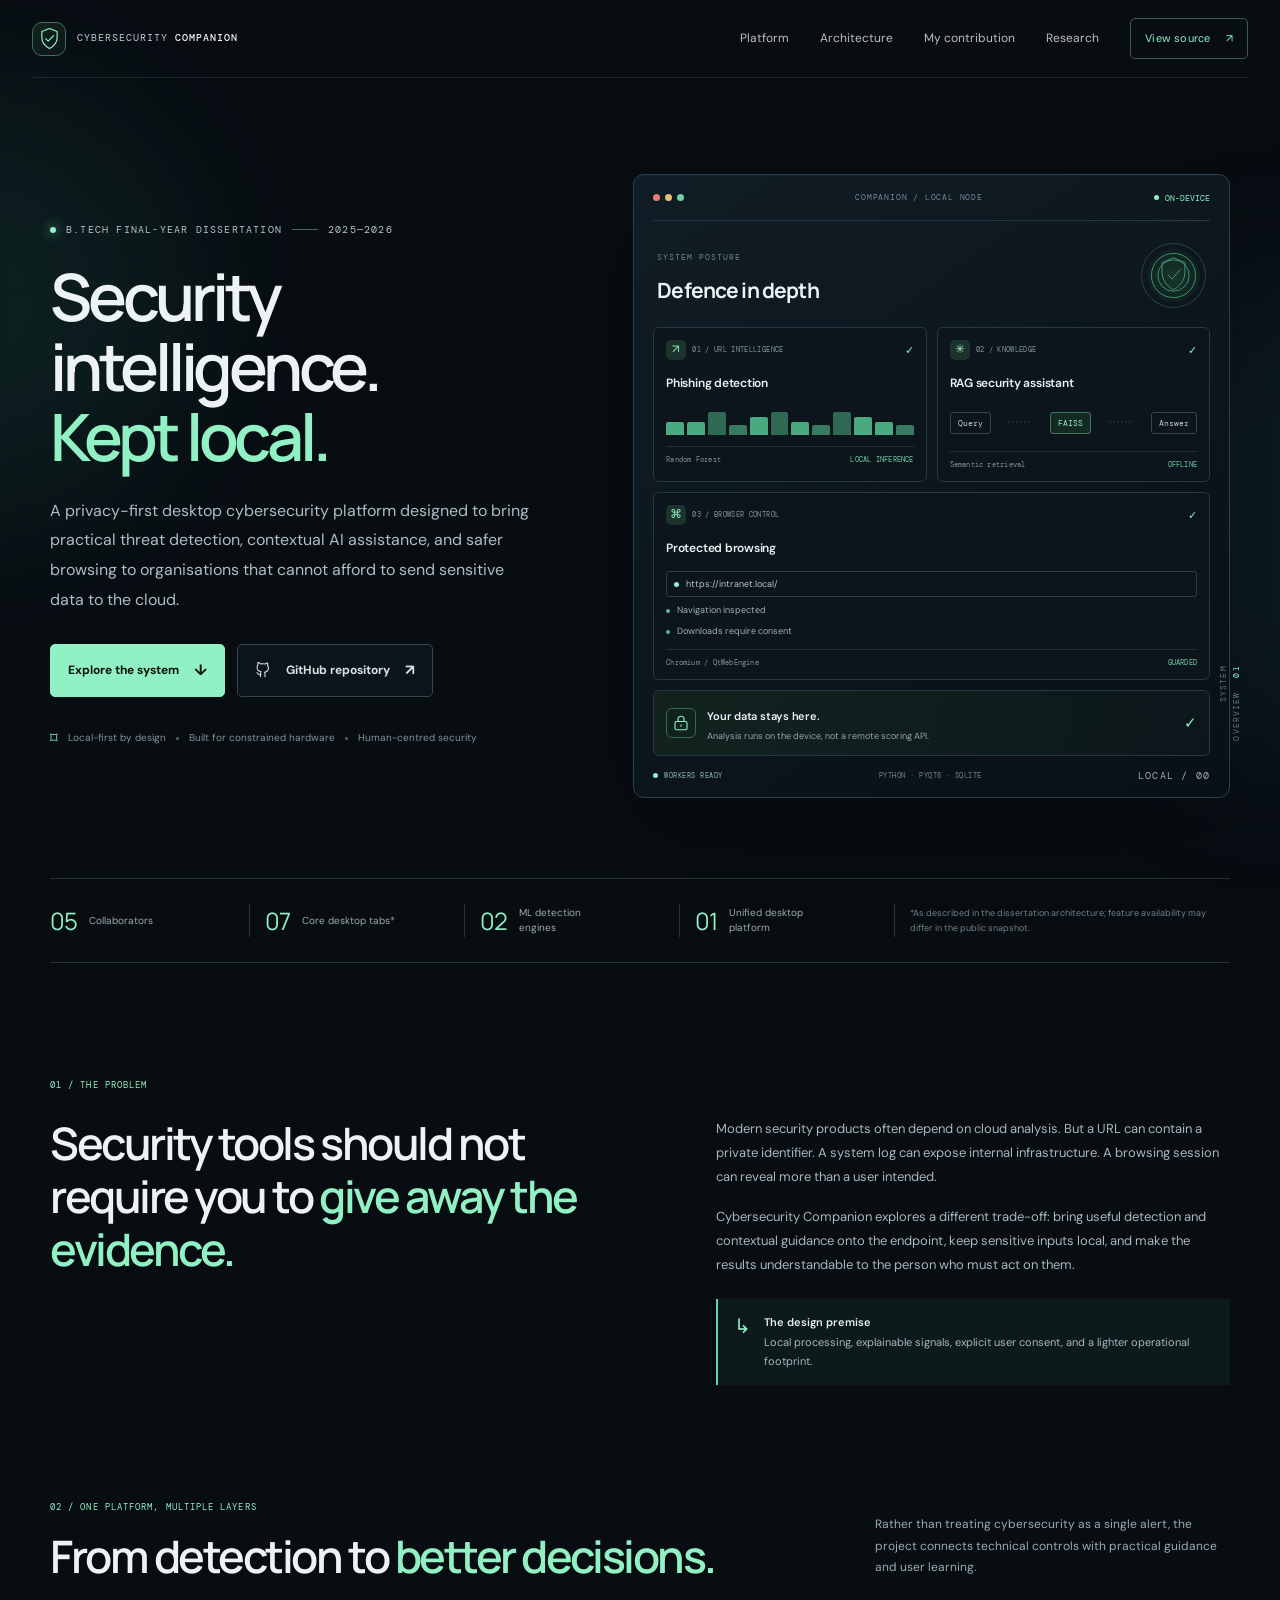
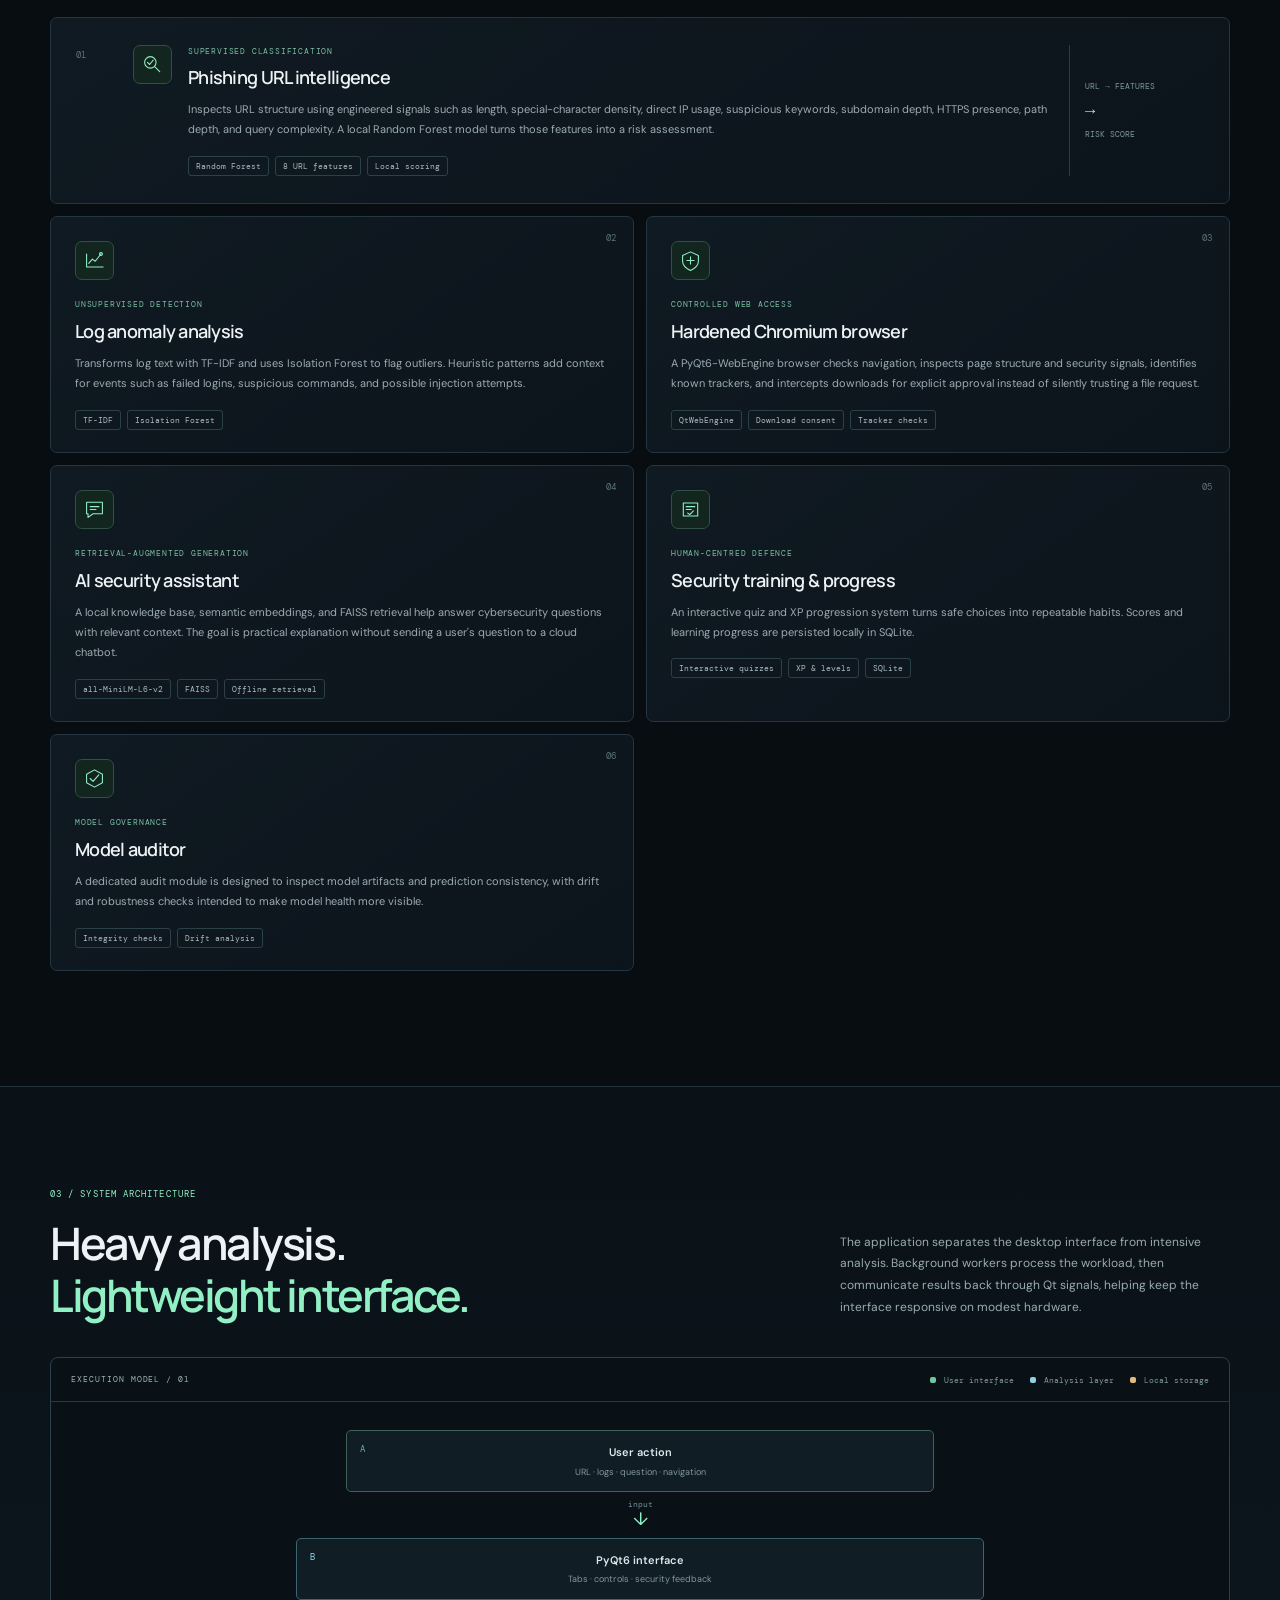
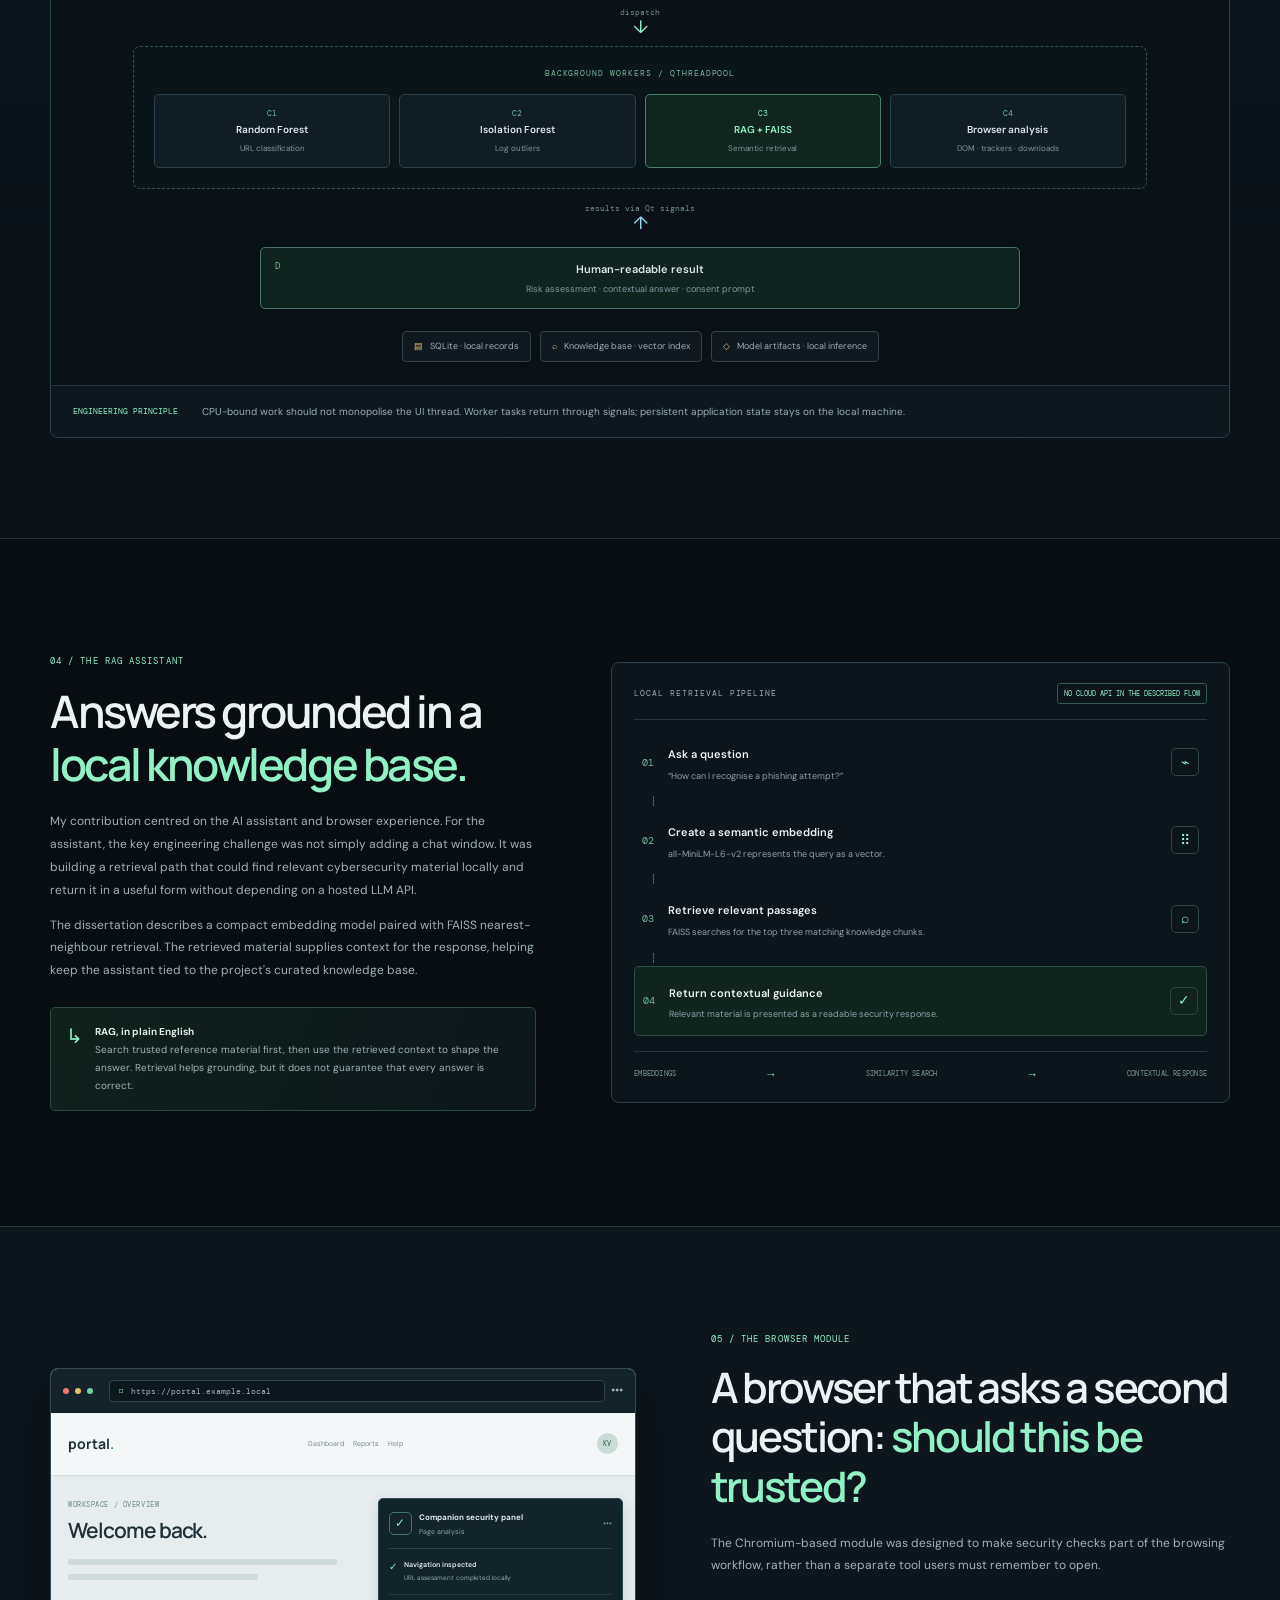
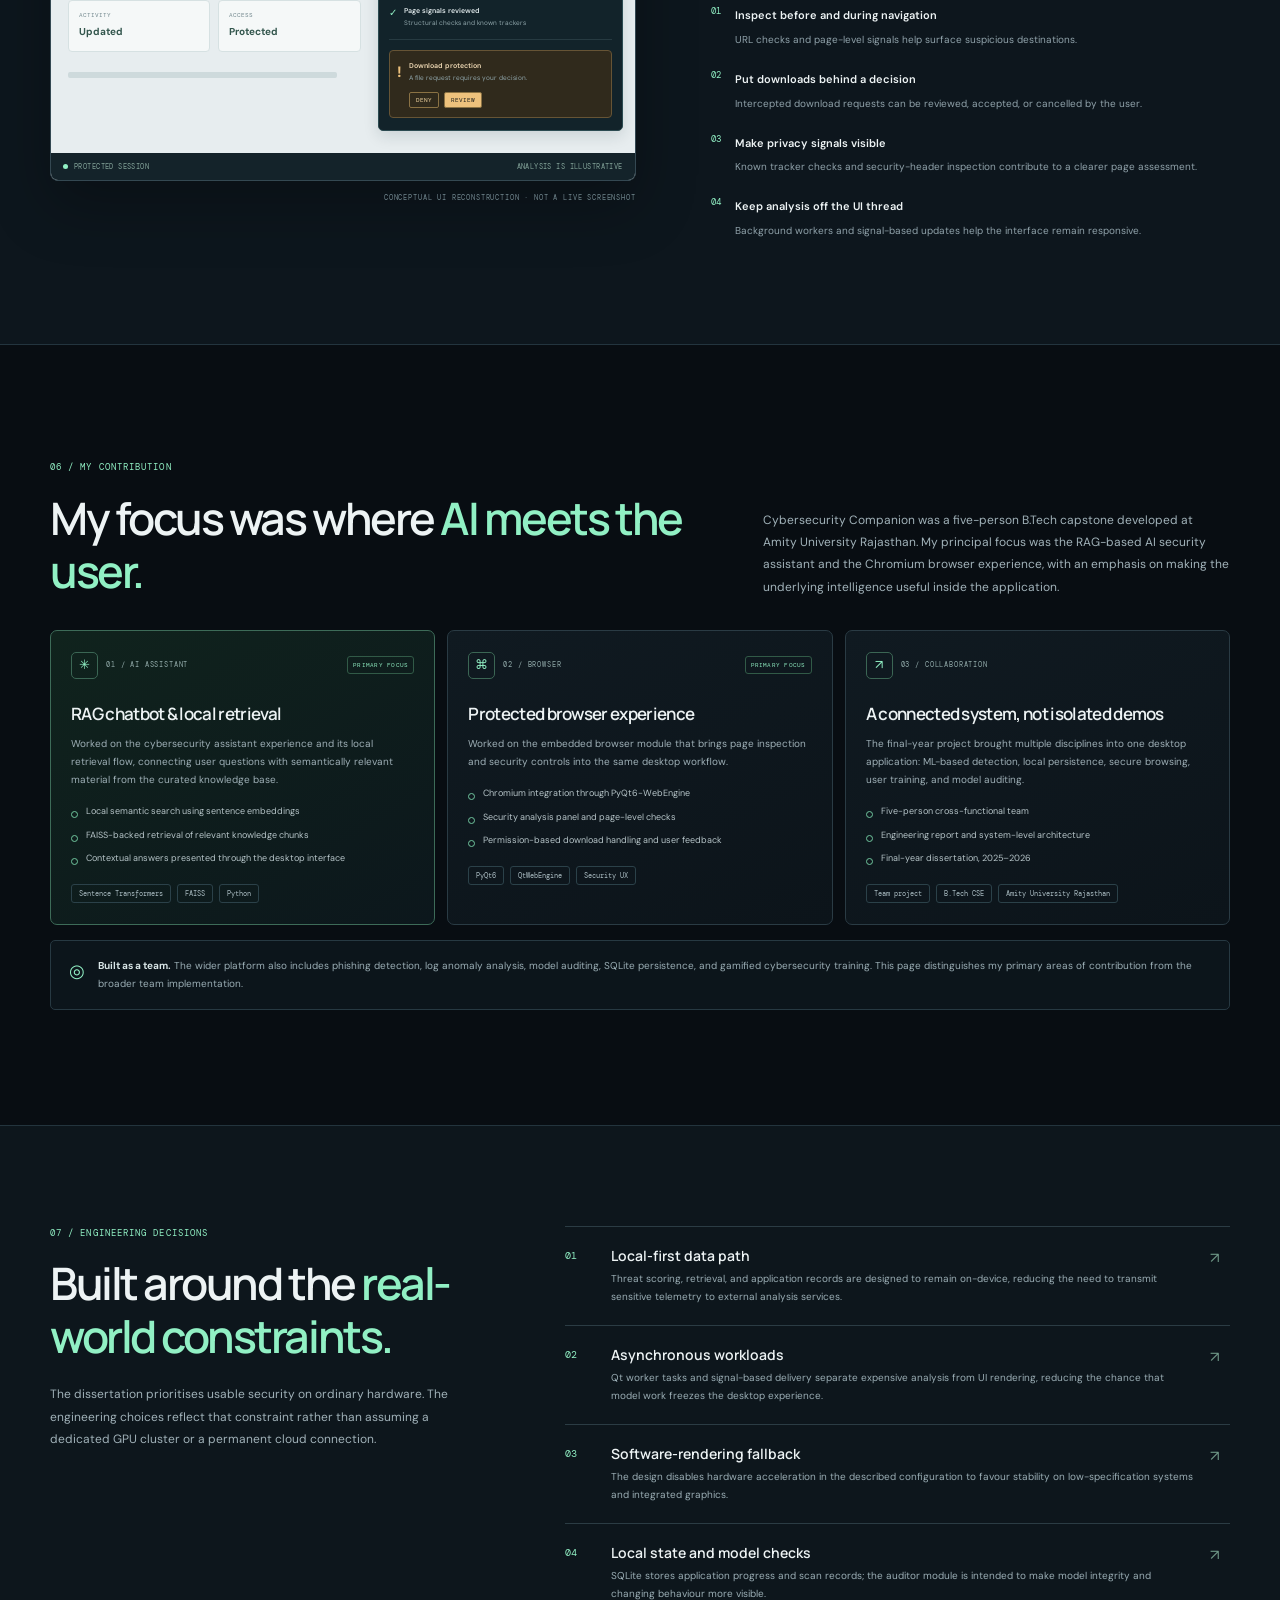
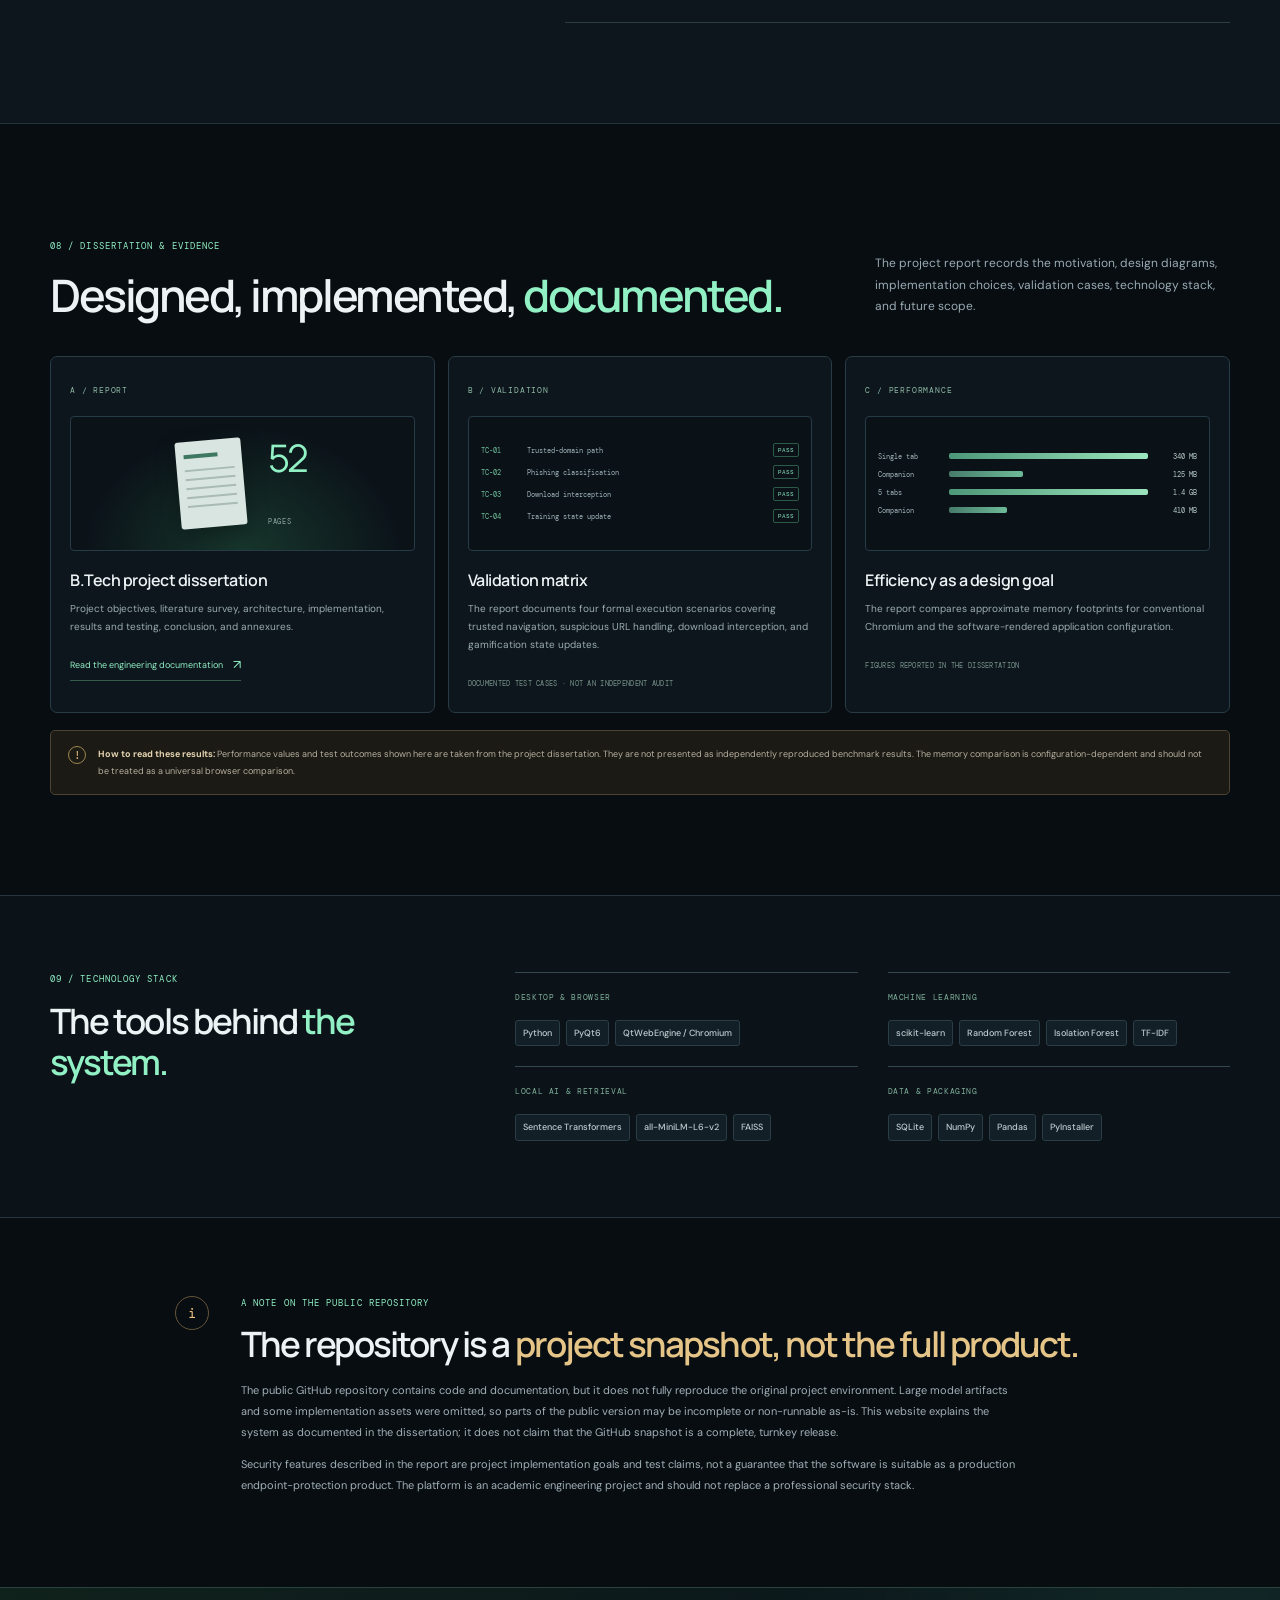
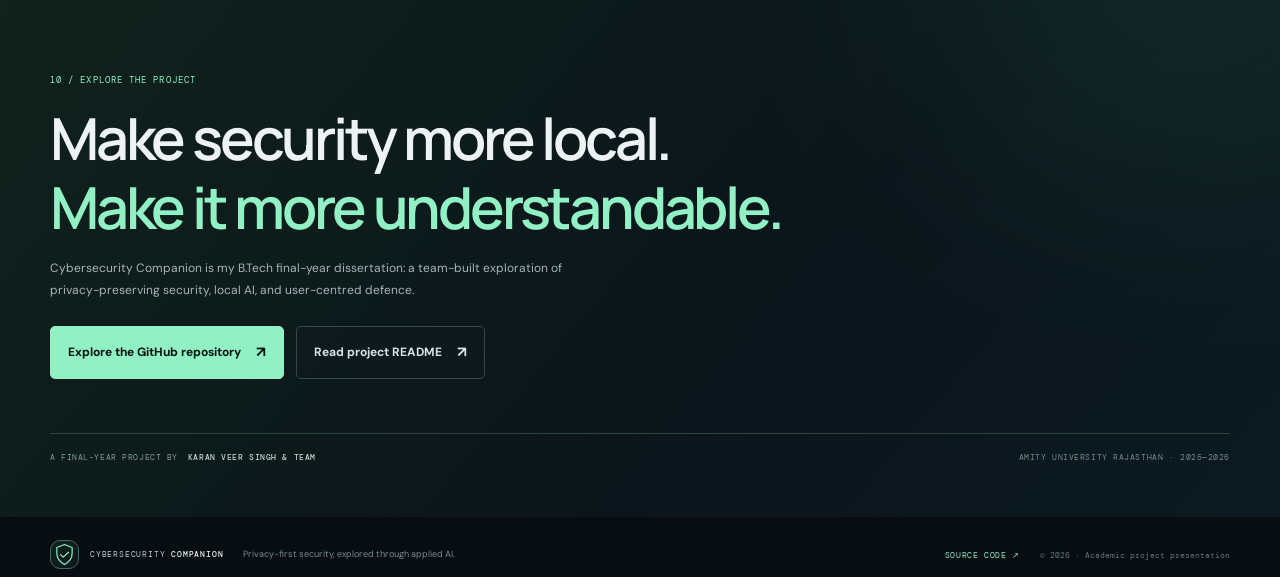
==== index.html @ 0f0d14c9 "Add files via upload" ====
<!doctype html>
<html lang="en">
<head>
  <meta charset="utf-8">
  <meta name="viewport" content="width=device-width, initial-scale=1">
  <meta name="theme-color" content="#080d12">
  <meta name="description" content="Cybersecurity Companion: a privacy-first desktop security platform with local machine learning, a RAG security assistant, and a hardened Chromium browser. B.Tech final-year dissertation by Karan Veer Singh and team.">
  <meta property="og:title" content="Cybersecurity Companion — Security, Kept Local">
  <meta property="og:description" content="A privacy-first desktop cybersecurity platform combining local ML, retrieval-augmented assistance, protected browsing, and security training.">
  <meta property="og:type" content="website">
  <title>Cybersecurity Companion — Security, Kept Local</title>
  <link rel="icon" href="favicon.svg" type="image/svg+xml">
  <link rel="preconnect" href="https://fonts.googleapis.com">
  <link rel="preconnect" href="https://fonts.gstatic.com" crossorigin>
  <link href="https://fonts.googleapis.com/css2?family=DM+Mono:wght@400;500&family=DM+Sans:wght@400;500;600;700&family=Manrope:wght@400;500;600;700;800&display=swap" rel="stylesheet">
  <link rel="stylesheet" href="styles.css">
</head>
<body>
  <div class="ambient ambient-one" aria-hidden="true"></div>
  <div class="ambient ambient-two" aria-hidden="true"></div>
  <header class="topbar">
    <a class="brand" href="#top" aria-label="Cybersecurity Companion home">
      <span class="brand-mark"><svg viewBox="0 0 36 36" aria-hidden="true"><path d="M18 3.5 29 8v8.5c0 7.2-4.7 12.4-11 16-6.3-3.6-11-8.8-11-16V8l11-4.5Z"/><path d="m12.4 18.1 3.7 3.7 7.8-8"/></svg></span>
      <span class="brand-name">CYBERSECURITY <b>COMPANION</b></span>
    </a>
    <button class="menu-toggle" aria-label="Open navigation" aria-expanded="false"><span></span><span></span></button>
    <nav class="nav-links" aria-label="Main navigation">
      <a href="#platform">Platform</a>
      <a href="#architecture">Architecture</a>
      <a href="#my-role">My contribution</a>
      <a href="#research">Research</a>
      <a class="nav-cta" href="https://github.com/karanveersingh05/cybersecurity-Companion-" target="_blank" rel="noreferrer">View source <span>↗</span></a>
    </nav>
  </header>

  <main id="top">
    <section class="hero section-wrap">
      <div class="hero-copy">
        <div class="eyebrow"><span class="status-dot"></span> B.TECH FINAL-YEAR DISSERTATION <span class="eyebrow-line"></span> 2025—2026</div>
        <h1>Security intelligence.<br><span>Kept local.</span></h1>
        <p class="hero-lede">A privacy-first desktop cybersecurity platform designed to bring practical threat detection, contextual AI assistance, and safer browsing to organisations that cannot afford to send sensitive data to the cloud.</p>
        <div class="hero-actions">
          <a class="button button-primary" href="#platform">Explore the system <span>↓</span></a>
          <a class="button button-ghost" href="https://github.com/karanveersingh05/cybersecurity-Companion-" target="_blank" rel="noreferrer"><svg viewBox="0 0 24 24" aria-hidden="true"><path d="M9 19c-4.3 1.4-4.3-2.5-6-3m12 6v-3.9a3.4 3.4 0 0 0-.9-2.6c3-.3 6.1-1.5 6.1-6.7a5.2 5.2 0 0 0-1.4-3.6 4.8 4.8 0 0 0-.1-3.6s-1.2-.4-3.7 1.4a12.8 12.8 0 0 0-6.7 0C5.8.2 4.6.6 4.6.6a4.8 4.8 0 0 0-.1 3.6 5.2 5.2 0 0 0-1.4 3.6c0 5.2 3.1 6.4 6.1 6.7a3.4 3.4 0 0 0-.9 2.6V22"/></svg> GitHub repository <span>↗</span></a>
        </div>
        <div class="hero-footnote"><span class="tiny-lock">⌑</span> Local-first by design <i></i> Built for constrained hardware <i></i> Human-centred security</div>
      </div>
      <div class="hero-visual" aria-label="Illustrative interface concept showing local security analysis">
        <div class="visual-topline"><span><b class="window-dot red"></b><b class="window-dot amber"></b><b class="window-dot green"></b></span><span class="mono">COMPANION / LOCAL NODE</span><span class="live-state"><b></b> ON-DEVICE</span></div>
        <div class="console-head"><div><span class="mono label-muted">SYSTEM POSTURE</span><h2>Defence in depth</h2></div><div class="shield-orbit"><svg viewBox="0 0 80 80" aria-hidden="true"><circle cx="40" cy="40" r="31"/><circle cx="40" cy="40" r="22"/><path d="M40 15 56 22v13c0 12-7 20-16 25-9-5-16-13-16-25V22l16-7Z"/><path d="m32 39 6 6 12-14"/></svg></div></div>
        <div class="console-grid">
          <div class="console-card phishing"><div class="console-card-top"><span class="mini-icon">↗</span><span class="mono">01 / URL INTELLIGENCE</span><span class="card-check">✓</span></div><strong>Phishing detection</strong><div class="signal-line"><span></span><span></span><span></span><span></span><span></span><span></span><span></span><span></span><span></span><span></span><span></span><span></span></div><div class="card-foot"><span>Random Forest</span><span>LOCAL INFERENCE</span></div></div>
          <div class="console-card rag"><div class="console-card-top"><span class="mini-icon">✳</span><span class="mono">02 / KNOWLEDGE</span><span class="card-check">✓</span></div><strong>RAG security assistant</strong><div class="rag-visual"><div class="rag-node">Query</div><div class="rag-connector">······</div><div class="rag-node accent">FAISS</div><div class="rag-connector">······</div><div class="rag-node">Answer</div></div><div class="card-foot"><span>Semantic retrieval</span><span>OFFLINE</span></div></div>
          <div class="console-card browser-card"><div class="console-card-top"><span class="mini-icon">⌘</span><span class="mono">03 / BROWSER CONTROL</span><span class="card-check">✓</span></div><strong>Protected browsing</strong><div class="browser-lines"><span class="browser-address"><b></b> https://intranet.local/</span><span class="browser-row"><b></b> Navigation inspected</span><span class="browser-row"><b></b> Downloads require consent</span></div><div class="card-foot"><span>Chromium / QtWebEngine</span><span>GUARDED</span></div></div>
          <div class="console-card privacy-card"><div class="privacy-lock"><svg viewBox="0 0 24 24" aria-hidden="true"><rect x="4" y="10" width="16" height="11" rx="2"/><path d="M8 10V7a4 4 0 0 1 8 0v3M12 14v3"/></svg></div><div><strong>Your data stays here.</strong><p>Analysis runs on the device, not a remote scoring API.</p></div><span class="privacy-check">✓</span></div>
        </div>
        <div class="console-bottom"><span><b></b> WORKERS READY</span><span>PYTHON · PYQT6 · SQLITE</span><span class="mono">LOCAL / 00</span></div>
        <div class="visual-stamp">SYSTEM<br>OVERVIEW <span>01</span></div>
      </div>
    </section>

    <section class="metrics-strip section-wrap" aria-label="Project at a glance">
      <div class="metric"><span class="metric-value">05</span><span class="metric-label">Collaborators</span></div>
      <div class="metric"><span class="metric-value">07</span><span class="metric-label">Core desktop tabs*</span></div>
      <div class="metric"><span class="metric-value">02</span><span class="metric-label">ML detection engines</span></div>
      <div class="metric"><span class="metric-value">01</span><span class="metric-label">Unified desktop platform</span></div>
      <p class="metric-note">*As described in the dissertation architecture; feature availability may differ in the public snapshot.</p>
    </section>

    <section class="intro-section section-wrap" id="platform">
      <div class="section-kicker">01 / THE PROBLEM</div>
      <div class="intro-grid">
        <div><h2>Security tools should not require you to <span>give away the evidence.</span></h2></div>
        <div class="intro-body"><p>Modern security products often depend on cloud analysis. But a URL can contain a private identifier. A system log can expose internal infrastructure. A browsing session can reveal more than a user intended.</p><p>Cybersecurity Companion explores a different trade-off: bring useful detection and contextual guidance onto the endpoint, keep sensitive inputs local, and make the results understandable to the person who must act on them.</p><div class="callout"><span class="callout-mark">↳</span><p><b>The design premise</b><br>Local processing, explainable signals, explicit user consent, and a lighter operational footprint.</p></div></div>
      </div>
    </section>

    <section class="platform-section section-wrap">
      <div class="section-heading"><div><div class="section-kicker">02 / ONE PLATFORM, MULTIPLE LAYERS</div><h2>From detection to <span>better decisions.</span></h2></div><p>Rather than treating cybersecurity as a single alert, the project connects technical controls with practical guidance and user learning.</p></div>
      <div class="feature-grid">
        <article class="feature-card feature-large"><div class="feature-index">01</div><div class="feature-icon"><svg viewBox="0 0 32 32" aria-hidden="true"><circle cx="13" cy="13" r="8"/><path d="m19 19 7 7M9 13l3 3 5-6"/></svg></div><div class="feature-content"><span class="mono feature-label">SUPERVISED CLASSIFICATION</span><h3>Phishing URL intelligence</h3><p>Inspects URL structure using engineered signals such as length, special-character density, direct IP usage, suspicious keywords, subdomain depth, HTTPS presence, path depth, and query complexity. A local Random Forest model turns those features into a risk assessment.</p><div class="tag-row"><span>Random Forest</span><span>8 URL features</span><span>Local scoring</span></div></div><div class="feature-side-code"><span>URL → FEATURES</span><b>→</b><span>RISK SCORE</span></div></article>
        <article class="feature-card"><div class="feature-index">02</div><div class="feature-icon"><svg viewBox="0 0 32 32" aria-hidden="true"><path d="M5 25V7M5 25h23"/><path d="m8 20 5-6 4 3 8-10"/><circle cx="25" cy="7" r="2"/></svg></div><span class="mono feature-label">UNSUPERVISED DETECTION</span><h3>Log anomaly analysis</h3><p>Transforms log text with TF-IDF and uses Isolation Forest to flag outliers. Heuristic patterns add context for events such as failed logins, suspicious commands, and possible injection attempts.</p><div class="tag-row"><span>TF-IDF</span><span>Isolation Forest</span></div></article>
        <article class="feature-card"><div class="feature-index">03</div><div class="feature-icon"><svg viewBox="0 0 32 32" aria-hidden="true"><path d="M16 4 27 9v8c0 6-5 10-11 13C10 27 5 23 5 17V9l11-5Z"/><path d="M11 16h10M16 11v10"/></svg></div><span class="mono feature-label">CONTROLLED WEB ACCESS</span><h3>Hardened Chromium browser</h3><p>A PyQt6-WebEngine browser checks navigation, inspects page structure and security signals, identifies known trackers, and intercepts downloads for explicit approval instead of silently trusting a file request.</p><div class="tag-row"><span>QtWebEngine</span><span>Download consent</span><span>Tracker checks</span></div></article>
        <article class="feature-card"><div class="feature-index">04</div><div class="feature-icon"><svg viewBox="0 0 32 32" aria-hidden="true"><path d="M5 6h22v16H14l-7 5v-5H5z"/><path d="M10 12h12M10 16h8"/></svg></div><span class="mono feature-label">RETRIEVAL-AUGMENTED GENERATION</span><h3>AI security assistant</h3><p>A local knowledge base, semantic embeddings, and FAISS retrieval help answer cybersecurity questions with relevant context. The goal is practical explanation without sending a user's question to a cloud chatbot.</p><div class="tag-row"><span>all-MiniLM-L6-v2</span><span>FAISS</span><span>Offline retrieval</span></div></article>
        <article class="feature-card"><div class="feature-index">05</div><div class="feature-icon"><svg viewBox="0 0 32 32" aria-hidden="true"><path d="M6 7h20v18H6zM10 12h12M10 16h7"/><path d="m12 21 3 2 5-5"/></svg></div><span class="mono feature-label">HUMAN-CENTRED DEFENCE</span><h3>Security training & progress</h3><p>An interactive quiz and XP progression system turns safe choices into repeatable habits. Scores and learning progress are persisted locally in SQLite.</p><div class="tag-row"><span>Interactive quizzes</span><span>XP & levels</span><span>SQLite</span></div></article>
        <article class="feature-card"><div class="feature-index">06</div><div class="feature-icon"><svg viewBox="0 0 32 32" aria-hidden="true"><path d="M16 4 27 10v12l-11 6L5 22V10l11-6Z"/><path d="m10 16 4 4 8-9"/></svg></div><span class="mono feature-label">MODEL GOVERNANCE</span><h3>Model auditor</h3><p>A dedicated audit module is designed to inspect model artifacts and prediction consistency, with drift and robustness checks intended to make model health more visible.</p><div class="tag-row"><span>Integrity checks</span><span>Drift analysis</span></div></article>
      </div>
    </section>

    <section class="architecture-section" id="architecture">
      <div class="section-wrap">
        <div class="section-heading architecture-heading"><div><div class="section-kicker">03 / SYSTEM ARCHITECTURE</div><h2>Heavy analysis.<br><span>Lightweight interface.</span></h2></div><p>The application separates the desktop interface from intensive analysis. Background workers process the workload, then communicate results back through Qt signals, helping keep the interface responsive on modest hardware.</p></div>
        <div class="architecture-panel">
          <div class="architecture-toolbar"><span class="mono">EXECUTION MODEL / 01</span><span class="architecture-legend"><i></i> User interface <i></i> Analysis layer <i></i> Local storage</span></div>
          <div class="architecture-flow">
            <div class="arch-node arch-user"><span class="arch-node-number">A</span><b>User action</b><small>URL · logs · question · navigation</small></div>
            <div class="arch-arrow"><span>input</span><b>↓</b></div>
            <div class="arch-node arch-ui"><span class="arch-node-number">B</span><b>PyQt6 interface</b><small>Tabs · controls · security feedback</small></div>
            <div class="arch-arrow"><span>dispatch</span><b>↓</b></div>
            <div class="arch-worker-wrap"><div class="worker-caption mono">BACKGROUND WORKERS / QTHREADPOOL</div><div class="worker-nodes"><div class="arch-node"><span class="arch-node-number">C1</span><b>Random Forest</b><small>URL classification</small></div><div class="arch-node"><span class="arch-node-number">C2</span><b>Isolation Forest</b><small>Log outliers</small></div><div class="arch-node arch-highlight"><span class="arch-node-number">C3</span><b>RAG + FAISS</b><small>Semantic retrieval</small></div><div class="arch-node"><span class="arch-node-number">C4</span><b>Browser analysis</b><small>DOM · trackers · downloads</small></div></div></div>
            <div class="arch-arrow return-arrow"><span>results via Qt signals</span><b>↑</b></div>
            <div class="arch-node arch-result"><span class="arch-node-number">D</span><b>Human-readable result</b><small>Risk assessment · contextual answer · consent prompt</small></div>
            <div class="storage-row"><div class="storage-pill"><span>▤</span> SQLite · local records</div><div class="storage-pill"><span>⌕</span> Knowledge base · vector index</div><div class="storage-pill"><span>◇</span> Model artifacts · local inference</div></div>
          </div>
          <div class="architecture-note"><span>ENGINEERING PRINCIPLE</span><p>CPU-bound work should not monopolise the UI thread. Worker tasks return through signals; persistent application state stays on the local machine.</p></div>
        </div>
      </div>
    </section>

    <section class="rag-section section-wrap">
      <div class="rag-copy"><div class="section-kicker">04 / THE RAG ASSISTANT</div><h2>Answers grounded in a <span>local knowledge base.</span></h2><p>My contribution centred on the AI assistant and browser experience. For the assistant, the key engineering challenge was not simply adding a chat window. It was building a retrieval path that could find relevant cybersecurity material locally and return it in a useful form without depending on a hosted LLM API.</p><p>The dissertation describes a compact embedding model paired with FAISS nearest-neighbour retrieval. The retrieved material supplies context for the response, helping keep the assistant tied to the project's curated knowledge base.</p><div class="rag-callout"><span class="callout-mark">↳</span><p><b>RAG, in plain English</b><br>Search trusted reference material first, then use the retrieved context to shape the answer. Retrieval helps grounding, but it does not guarantee that every answer is correct.</p></div></div>
      <div class="rag-workflow">
        <div class="workflow-title"><span class="mono">LOCAL RETRIEVAL PIPELINE</span><span class="workflow-badge">NO CLOUD API IN THE DESCRIBED FLOW</span></div>
        <div class="workflow-step"><span class="workflow-number">01</span><div><b>Ask a question</b><p>“How can I recognise a phishing attempt?”</p></div><span class="workflow-icon">⌁</span></div>
        <div class="workflow-connector"></div>
        <div class="workflow-step"><span class="workflow-number">02</span><div><b>Create a semantic embedding</b><p>all-MiniLM-L6-v2 represents the query as a vector.</p></div><span class="workflow-icon">⠿</span></div>
        <div class="workflow-connector"></div>
        <div class="workflow-step"><span class="workflow-number">03</span><div><b>Retrieve relevant passages</b><p>FAISS searches for the top three matching knowledge chunks.</p></div><span class="workflow-icon">⌕</span></div>
        <div class="workflow-connector"></div>
        <div class="workflow-step workflow-final"><span class="workflow-number">04</span><div><b>Return contextual guidance</b><p>Relevant material is presented as a readable security response.</p></div><span class="workflow-icon">✓</span></div>
        <div class="workflow-foot"><span>EMBEDDINGS</span><b>→</b><span>SIMILARITY SEARCH</span><b>→</b><span>CONTEXTUAL RESPONSE</span></div>
      </div>
    </section>

    <section class="browser-section">
      <div class="section-wrap browser-grid">
        <div class="browser-visual">
          <div class="browser-window">
            <div class="browser-chrome"><span class="window-dot red"></span><span class="window-dot amber"></span><span class="window-dot green"></span><div class="address-bar"><span>⌑</span> https://portal.example.local</div><span class="browser-menu">•••</span></div>
            <div class="browser-page">
              <div class="browser-page-nav"><span class="mock-logo">portal<span>.</span></span><span>Dashboard　 Reports　 Help</span><span class="mock-avatar">KV</span></div>
              <div class="mock-page-content"><div class="mock-kicker">WORKSPACE / OVERVIEW</div><div class="mock-headline">Welcome back.</div><div class="mock-skeleton sk-wide"></div><div class="mock-skeleton sk-mid"></div><div class="mock-stat-row"><div><span>ACTIVITY</span><b>Updated</b></div><div><span>ACCESS</span><b>Protected</b></div></div><div class="mock-skeleton sk-wide"></div></div>
              <div class="browser-security-panel"><div class="security-panel-title"><span class="small-shield">✓</span><div><b>Companion security panel</b><small>Page analysis</small></div><span class="panel-dots">•••</span></div><div class="security-result"><span class="result-check">✓</span><div><b>Navigation inspected</b><small>URL assessment completed locally</small></div></div><div class="security-result"><span class="result-check">✓</span><div><b>Page signals reviewed</b><small>Structural checks and known trackers</small></div></div><div class="download-warning"><span>!</span><div><b>Download protection</b><small>A file request requires your decision.</small><div class="mock-actions"><span>DENY</span><span>REVIEW</span></div></div></div></div>
            </div>
            <div class="browser-bottom"><span><b></b> PROTECTED SESSION</span><span>ANALYSIS IS ILLUSTRATIVE</span></div>
          </div>
          <div class="browser-caption mono">CONCEPTUAL UI RECONSTRUCTION · NOT A LIVE SCREENSHOT</div>
        </div>
        <div class="browser-copy"><div class="section-kicker">05 / THE BROWSER MODULE</div><h2>A browser that asks a second question: <span>should this be trusted?</span></h2><p>The Chromium-based module was designed to make security checks part of the browsing workflow, rather than a separate tool users must remember to open.</p><ul class="check-list"><li><span>01</span><div><b>Inspect before and during navigation</b><p>URL checks and page-level signals help surface suspicious destinations.</p></div></li><li><span>02</span><div><b>Put downloads behind a decision</b><p>Intercepted download requests can be reviewed, accepted, or cancelled by the user.</p></div></li><li><span>03</span><div><b>Make privacy signals visible</b><p>Known tracker checks and security-header inspection contribute to a clearer page assessment.</p></div></li><li><span>04</span><div><b>Keep analysis off the UI thread</b><p>Background workers and signal-based updates help the interface remain responsive.</p></div></li></ul></div>
      </div>
    </section>

    <section class="my-role-section section-wrap" id="my-role">
      <div class="section-kicker">06 / MY CONTRIBUTION</div>
      <div class="role-heading"><h2>My focus was where <span>AI meets the user.</span></h2><p>Cybersecurity Companion was a five-person B.Tech capstone developed at Amity University Rajasthan. My principal focus was the RAG-based AI security assistant and the Chromium browser experience, with an emphasis on making the underlying intelligence useful inside the application.</p></div>
      <div class="role-grid">
        <article class="role-card role-primary"><div class="role-top"><span class="role-symbol">✳</span><span class="mono">01 / AI ASSISTANT</span><span class="role-marker">PRIMARY FOCUS</span></div><h3>RAG chatbot & local retrieval</h3><p>Worked on the cybersecurity assistant experience and its local retrieval flow, connecting user questions with semantically relevant material from the curated knowledge base.</p><ul><li>Local semantic search using sentence embeddings</li><li>FAISS-backed retrieval of relevant knowledge chunks</li><li>Contextual answers presented through the desktop interface</li></ul><div class="role-stack"><span>Sentence Transformers</span><span>FAISS</span><span>Python</span></div></article>
        <article class="role-card"><div class="role-top"><span class="role-symbol">⌘</span><span class="mono">02 / BROWSER</span><span class="role-marker">PRIMARY FOCUS</span></div><h3>Protected browser experience</h3><p>Worked on the embedded browser module that brings page inspection and security controls into the same desktop workflow.</p><ul><li>Chromium integration through PyQt6-WebEngine</li><li>Security analysis panel and page-level checks</li><li>Permission-based download handling and user feedback</li></ul><div class="role-stack"><span>PyQt6</span><span>QtWebEngine</span><span>Security UX</span></div></article>
        <article class="role-card"><div class="role-top"><span class="role-symbol">↗</span><span class="mono">03 / COLLABORATION</span></div><h3>A connected system, not isolated demos</h3><p>The final-year project brought multiple disciplines into one desktop application: ML-based detection, local persistence, secure browsing, user training, and model auditing.</p><ul><li>Five-person cross-functional team</li><li>Engineering report and system-level architecture</li><li>Final-year dissertation, 2025–2026</li></ul><div class="role-stack"><span>Team project</span><span>B.Tech CSE</span><span>Amity University Rajasthan</span></div></article>
      </div>
      <div class="team-note"><span class="team-icon">◎</span><p><b>Built as a team.</b> The wider platform also includes phishing detection, log anomaly analysis, model auditing, SQLite persistence, and gamified cybersecurity training. This page distinguishes my primary areas of contribution from the broader team implementation.</p></div>
    </section>

    <section class="engineering-section">
      <div class="section-wrap engineering-grid">
        <div><div class="section-kicker">07 / ENGINEERING DECISIONS</div><h2>Built around the <span>real-world constraints.</span></h2><p class="engineering-intro">The dissertation prioritises usable security on ordinary hardware. The engineering choices reflect that constraint rather than assuming a dedicated GPU cluster or a permanent cloud connection.</p></div>
        <div class="engineering-list">
          <article><span class="engineering-num">01</span><div><h3>Local-first data path</h3><p>Threat scoring, retrieval, and application records are designed to remain on-device, reducing the need to transmit sensitive telemetry to external analysis services.</p></div><span class="engineering-mark">↗</span></article>
          <article><span class="engineering-num">02</span><div><h3>Asynchronous workloads</h3><p>Qt worker tasks and signal-based delivery separate expensive analysis from UI rendering, reducing the chance that model work freezes the desktop experience.</p></div><span class="engineering-mark">↗</span></article>
          <article><span class="engineering-num">03</span><div><h3>Software-rendering fallback</h3><p>The design disables hardware acceleration in the described configuration to favour stability on low-specification systems and integrated graphics.</p></div><span class="engineering-mark">↗</span></article>
          <article><span class="engineering-num">04</span><div><h3>Local state and model checks</h3><p>SQLite stores application progress and scan records; the auditor module is intended to make model integrity and changing behaviour more visible.</p></div><span class="engineering-mark">↗</span></article>
        </div>
      </div>
    </section>

    <section class="research-section section-wrap" id="research">
      <div class="section-heading"><div><div class="section-kicker">08 / DISSERTATION & EVIDENCE</div><h2>Designed, implemented, <span>documented.</span></h2></div><p>The project report records the motivation, design diagrams, implementation choices, validation cases, technology stack, and future scope.</p></div>
      <div class="research-grid">
        <article class="research-card"><span class="research-card-number">A / REPORT</span><div class="research-graphic report-graphic"><div class="paper-lines"><b></b><i></i><i></i><i></i><i></i><i></i></div><span>52<br><small>PAGES</small></span></div><h3>B.Tech project dissertation</h3><p>Project objectives, literature survey, architecture, implementation, results and testing, conclusion, and annexures.</p><a href="https://github.com/karanveersingh05/cybersecurity-Companion-/blob/main/PROJECT_EXPLAINED.md" target="_blank" rel="noreferrer">Read the engineering documentation <span>↗</span></a></article>
        <article class="research-card"><span class="research-card-number">B / VALIDATION</span><div class="research-graphic validation-graphic"><div class="validation-row"><b>TC-01</b><span>Trusted-domain path</span><i>PASS</i></div><div class="validation-row"><b>TC-02</b><span>Phishing classification</span><i>PASS</i></div><div class="validation-row"><b>TC-03</b><span>Download interception</span><i>PASS</i></div><div class="validation-row"><b>TC-04</b><span>Training state update</span><i>PASS</i></div></div><h3>Validation matrix</h3><p>The report documents four formal execution scenarios covering trusted navigation, suspicious URL handling, download interception, and gamification state updates.</p><span class="research-meta">DOCUMENTED TEST CASES · NOT AN INDEPENDENT AUDIT</span></article>
        <article class="research-card"><span class="research-card-number">C / PERFORMANCE</span><div class="research-graphic performance-graphic"><div class="performance-bars"><div><span>Single tab</span><i style="--bar:100%"></i><b>340 MB</b></div><div><span>Companion</span><i style="--bar:37%"></i><b>125 MB</b></div><div><span>5 tabs</span><i style="--bar:100%"></i><b>1.4 GB</b></div><div><span>Companion</span><i style="--bar:29%"></i><b>410 MB</b></div></div></div><h3>Efficiency as a design goal</h3><p>The report compares approximate memory footprints for conventional Chromium and the software-rendered application configuration.</p><span class="research-meta">FIGURES REPORTED IN THE DISSERTATION</span></article>
      </div>
      <div class="research-disclaimer"><span>!</span><p><b>How to read these results:</b> Performance values and test outcomes shown here are taken from the project dissertation. They are not presented as independently reproduced benchmark results. The memory comparison is configuration-dependent and should not be treated as a universal browser comparison.</p></div>
    </section>

    <section class="stack-section">
      <div class="section-wrap stack-grid"><div><div class="section-kicker">09 / TECHNOLOGY STACK</div><h2>The tools behind <span>the system.</span></h2></div><div class="stack-groups"><div><span>DESKTOP & BROWSER</span><p><b>Python</b><b>PyQt6</b><b>QtWebEngine / Chromium</b></p></div><div><span>MACHINE LEARNING</span><p><b>scikit-learn</b><b>Random Forest</b><b>Isolation Forest</b><b>TF-IDF</b></p></div><div><span>LOCAL AI & RETRIEVAL</span><p><b>Sentence Transformers</b><b>all-MiniLM-L6-v2</b><b>FAISS</b></p></div><div><span>DATA & PACKAGING</span><p><b>SQLite</b><b>NumPy</b><b>Pandas</b><b>PyInstaller</b></p></div></div></div>
    </section>

    <section class="transparency-section section-wrap">
      <div class="transparency-mark">i</div><div><div class="section-kicker">A NOTE ON THE PUBLIC REPOSITORY</div><h2>The repository is a <span>project snapshot, not the full product.</span></h2><p>The public GitHub repository contains code and documentation, but it does not fully reproduce the original project environment. Large model artifacts and some implementation assets were omitted, so parts of the public version may be incomplete or non-runnable as-is. This website explains the system as documented in the dissertation; it does not claim that the GitHub snapshot is a complete, turnkey release.</p><p>Security features described in the report are project implementation goals and test claims, not a guarantee that the software is suitable as a production endpoint-protection product. The platform is an academic engineering project and should not replace a professional security stack.</p></div>
    </section>

    <section class="closing-section">
      <div class="closing-glow"></div><div class="section-wrap closing-content"><div class="section-kicker">10 / EXPLORE THE PROJECT</div><h2>Make security more local.<br><span>Make it more understandable.</span></h2><p>Cybersecurity Companion is my B.Tech final-year dissertation: a team-built exploration of privacy-preserving security, local AI, and user-centred defence.</p><div class="closing-actions"><a class="button button-primary" href="https://github.com/karanveersingh05/cybersecurity-Companion-" target="_blank" rel="noreferrer">Explore the GitHub repository <span>↗</span></a><a class="button button-ghost" href="https://github.com/karanveersingh05/cybersecurity-Companion-/blob/main/README.md" target="_blank" rel="noreferrer">Read project README <span>↗</span></a></div><div class="closing-credit">A FINAL-YEAR PROJECT BY <b>KARAN VEER SINGH & TEAM</b><span>AMITY UNIVERSITY RAJASTHAN · 2025—2026</span></div></div>
    </section>
  </main>

  <footer class="footer section-wrap"><a class="brand footer-brand" href="#top"><span class="brand-mark"><svg viewBox="0 0 36 36" aria-hidden="true"><path d="M18 3.5 29 8v8.5c0 7.2-4.7 12.4-11 16-6.3-3.6-11-8.8-11-16V8l11-4.5Z"/><path d="m12.4 18.1 3.7 3.7 7.8-7"/></svg></span><span class="brand-name">CYBERSECURITY <b>COMPANION</b></span></a><p>Privacy-first security, explored through applied AI.</p><a class="footer-github" href="https://github.com/karanveersingh05/cybersecurity-Companion-" target="_blank" rel="noreferrer">SOURCE CODE ↗</a><span class="footer-copy">© 2026 · Academic project presentation</span></footer>
  <script src="script.js"></script>
</body>
</html>
---- styles.css ----
/* Cybersecurity Companion — editorial security interface */
:root{--bg:#080d12;--bg-soft:#0c131a;--panel:#101a22;--panel-2:#13212a;--line:#24333e;--line-bright:#314653;--text:#edf3f4;--muted:#9eafb8;--dim:#71838d;--mint:#91f0c4;--mint-strong:#5adba7;--cyan:#91d8e7;--amber:#edc17c;--red:#f28d8d;--font:"DM Sans",sans-serif;--display:"Manrope",sans-serif;--mono:"DM Mono",monospace;--wrap:1180px}
*{box-sizing:border-box}
html{scroll-behavior:smooth;scroll-padding-top:92px;overflow-x:clip}
body{margin:0;background:var(--bg);color:var(--text);font-family:var(--font);font-size:15px;line-height:1.65;overflow-x:clip;max-width:100%;-webkit-font-smoothing:antialiased}
body::before{content:"";position:fixed;inset:0;pointer-events:none;z-index:-2;opacity:.2;background-image:linear-gradient(rgba(145,216,231,.045) 1px,transparent 1px),linear-gradient(90deg,rgba(145,216,231,.045) 1px,transparent 1px);background-size:72px 72px;mask-image:linear-gradient(to bottom,black,transparent 72%)}
a{color:inherit;text-decoration:none}
button{font:inherit}
svg{display:block;max-width:100%}
.ambient{position:absolute;z-index:-1;pointer-events:none;border-radius:50%;filter:blur(80px);opacity:.12}
.ambient-one{width:430px;height:430px;top:90px;left:-240px;background:#2f9d81}
.ambient-two{width:480px;height:480px;top:280px;right:-260px;background:#2d7790}
.section-wrap{width:min(var(--wrap),calc(100% - 64px));margin-inline:auto}
.topbar{height:78px;display:flex;align-items:center;justify-content:space-between;width:min(1320px,calc(100% - 64px));margin:auto;border-bottom:1px solid rgba(145,216,231,.12);position:relative;z-index:10}
.brand{display:inline-flex;align-items:center;gap:11px;min-width:0}
.brand-mark{width:34px;height:34px;display:grid;place-items:center;border:1px solid #426c65;border-radius:10px;background:linear-gradient(145deg,#12251f,#0c151a)}
.brand-mark svg{width:25px;fill:none;stroke:var(--mint);stroke-width:1.7;stroke-linecap:round;stroke-linejoin:round}
.brand-name{font-family:var(--mono);font-size:10px;letter-spacing:.1em;white-space:nowrap;color:#c0ccd1}
.brand-name b{color:var(--text);font-weight:500}
.nav-links{display:flex;align-items:center;gap:31px;font-size:12px;color:#b4c0c6}
.nav-links>a:not(.nav-cta){transition:color .2s}
.nav-links>a:not(.nav-cta):hover{color:var(--mint)}
.nav-cta{border:1px solid #3c5a5e;border-radius:5px;padding:10px 14px;color:var(--mint);font-size:11px;letter-spacing:.02em}
.nav-cta span{margin-left:12px}
.menu-toggle{display:none;background:transparent;border:1px solid var(--line);border-radius:6px;padding:8px}
.menu-toggle span{display:block;width:20px;height:1px;background:var(--text);margin:5px}
.hero{display:grid;grid-template-columns:.94fr 1.06fr;gap:54px;align-items:center;padding-top:96px;padding-bottom:80px;min-width:0}
.hero-copy{min-width:0}
.eyebrow,.section-kicker,.mono{font-family:var(--mono);font-size:10px;letter-spacing:.12em;color:var(--muted)}
.eyebrow{display:flex;align-items:center;gap:10px;flex-wrap:wrap;color:#b6c5c9}
.status-dot{width:6px;height:6px;border-radius:50%;background:var(--mint);box-shadow:0 0 12px #65dfac}
.eyebrow-line{height:1px;width:26px;background:#52656d}
.hero h1{font-family:var(--display);font-size:clamp(45px,5.1vw,70px);line-height:1.07;letter-spacing:-.065em;margin:24px 0 24px;font-weight:600}
.hero h1 span,.section-heading h2 span,.intro-grid h2 span,.role-heading h2 span,.browser-copy h2 span,.rag-copy h2 span,.engineering-grid h2 span,.stack-grid h2 span,.transparency-section h2 span,.closing-content h2 span{color:var(--mint)}
.hero-lede{max-width:490px;color:#aebdc4;font-size:16px;line-height:1.85;margin:0}
.hero-actions,.closing-actions{display:flex;gap:12px;align-items:center;flex-wrap:wrap;margin-top:30px}
.button{display:inline-flex;align-items:center;justify-content:center;gap:15px;padding:13px 17px;border-radius:5px;font-size:12px;font-weight:700;transition:transform .2s,border-color .2s,background .2s;min-height:46px}
.button:hover{transform:translateY(-2px)}
.button-primary{background:var(--mint);color:#07130f;border:1px solid var(--mint)}
.button-primary:hover{background:#b1f7d5}
.button-ghost{border:1px solid #344650;color:#d8e2e5;background:rgba(15,25,32,.6)}
.button-ghost:hover{border-color:#65858c}
.button-ghost svg{width:16px;fill:none;stroke:currentColor;stroke-width:1.6;stroke-linecap:round;stroke-linejoin:round}
.button span{font-size:15px}
.hero-footnote{display:flex;gap:10px;align-items:center;flex-wrap:wrap;margin-top:29px;font-size:10px;color:#81939b}
.hero-footnote i{height:3px;width:3px;border-radius:50%;background:#4f6b70}
.tiny-lock{color:var(--mint);font-size:15px}
.hero-visual{position:relative;min-width:0;border:1px solid #2a404b;border-radius:11px;background:linear-gradient(145deg,rgba(17,29,38,.98),rgba(9,16,22,.98));padding:0 19px 15px;box-shadow:0 30px 100px rgba(0,0,0,.24),inset 0 1px rgba(255,255,255,.025)}
.visual-topline{height:46px;display:flex;align-items:center;justify-content:space-between;border-bottom:1px solid #263842;gap:8px}
.visual-topline>span:first-child{display:flex;gap:5px}
.window-dot{width:7px;height:7px;border-radius:50%;display:inline-block}
.red{background:#ef7777}.amber{background:#e7bd71}.green{background:#6ed4a2}
.visual-topline .mono{font-size:8px;color:#738891;letter-spacing:.1em}
.live-state{font:8px var(--mono);color:var(--mint);display:flex;align-items:center;gap:6px}
.live-state b,.console-bottom span:first-child b{width:5px;height:5px;background:var(--mint);border-radius:50%;display:inline-block}
.console-head{display:flex;align-items:center;justify-content:space-between;padding:22px 4px 19px}
.label-muted{font-size:8px;color:#72858e}
.console-head h2{font-family:var(--display);font-size:21px;letter-spacing:-.04em;margin:5px 0 0}
.shield-orbit{width:65px;height:65px;display:grid;place-items:center;border:1px solid #29443e;border-radius:50%;background:radial-gradient(circle,#17362d 0,#10211f 58%,transparent 60%)}
.shield-orbit svg{width:57px;fill:none;stroke:#5dc99d;stroke-width:1;opacity:.9}
.console-grid{display:grid;grid-template-columns:1fr 1fr;gap:10px}
.console-card{background:#0c151c;border:1px solid #253943;border-radius:6px;padding:12px;min-width:0}
.console-card-top{display:flex;align-items:center;gap:6px;margin-bottom:10px}
.console-card-top .mono{font-size:7px;letter-spacing:.05em;color:#81959e;flex:1}
.mini-icon{width:20px;height:20px;border-radius:5px;display:grid;place-items:center;background:#1c332d;color:var(--mint);font-size:12px}
.card-check{color:var(--mint);font-size:11px}
.console-card strong{font-size:12px;letter-spacing:-.02em;font-weight:600}
.signal-line{display:flex;gap:3px;align-items:end;height:28px;margin:12px 0 11px}
.signal-line span{flex:1;border-radius:2px 2px 0 0;background:#5bce9b;height:var(--h,45%);opacity:.8}
.signal-line span:nth-child(3n){height:80%;opacity:.45}.signal-line span:nth-child(4n){height:35%;opacity:.55}.signal-line span:nth-child(5n){height:65%}
.card-foot{border-top:1px solid #1f3039;padding-top:8px;display:flex;justify-content:space-between;gap:5px;color:#80939b;font:7px var(--mono);letter-spacing:.03em}
.card-foot span:last-child{color:#72cba3;text-align:right}
.rag-visual{display:flex;align-items:center;justify-content:space-between;gap:4px;margin:14px 0;height:28px}
.rag-node{border:1px solid #31464e;border-radius:3px;padding:5px 7px;color:#c1cdd1;font:8px var(--mono)}
.rag-node.accent{color:var(--mint);border-color:#467662;background:#132a24}
.rag-connector{color:#5a8b78;letter-spacing:2px;font-size:9px;overflow:hidden}
.browser-card{grid-column:1/-1}
.browser-lines{display:grid;gap:6px;margin:11px 0 10px;font-size:9px;color:#9db0b7}
.browser-address{display:block;border:1px solid #293b44;border-radius:3px;padding:5px 7px;color:#b7c7cd}
.browser-address b{display:inline-block;width:5px;height:5px;border-radius:50%;background:var(--mint);margin-right:5px}
.browser-row{display:flex;align-items:center;gap:7px}
.browser-row b{display:inline-block;width:4px;height:4px;background:#5dba91;border-radius:50%}
.privacy-card{grid-column:1/-1;display:flex;align-items:center;gap:11px;padding:12px;background:linear-gradient(100deg,#12231f,#0c171b)}
.privacy-lock{width:30px;height:30px;border:1px solid #376b56;border-radius:6px;display:grid;place-items:center;flex:none}
.privacy-lock svg{width:18px;fill:none;stroke:var(--mint);stroke-width:1.5}
.privacy-card strong{font-size:11px}.privacy-card p{margin:2px 0 0;color:#93a7ac;font-size:9px;line-height:1.5}
.privacy-check{margin-left:auto;color:var(--mint);font-size:15px}
.console-bottom{display:flex;align-items:center;justify-content:space-between;gap:8px;padding-top:13px;color:#72878f;font:7px var(--mono);letter-spacing:.07em}
.console-bottom span:first-child{color:#8cb7a3;display:flex;align-items:center;gap:6px}
.visual-stamp{position:absolute;right:-13px;bottom:57px;transform:rotate(-90deg) translateX(100%);transform-origin:right bottom;font:8px var(--mono);letter-spacing:.14em;color:#5b777f;text-align:right;line-height:1.6}
.visual-stamp span{color:var(--mint);margin-left:8px}
.metrics-strip{border-block:1px solid #24343e;display:grid;grid-template-columns:repeat(4,1fr) 1.6fr;align-items:center;padding:25px 0;gap:15px}
.metric{display:flex;align-items:center;gap:12px;border-right:1px solid #263740}
.metric-value{font:24px var(--display);letter-spacing:-.05em;color:var(--mint)}
.metric-label{max-width:95px;color:#9aabb2;font-size:10px;line-height:1.45}
.metric-note{margin:0;color:#6f828b;font-size:9px;line-height:1.6}
.intro-section{padding-top:115px;padding-bottom:100px}
.section-kicker{color:var(--mint);font-size:9px}
.intro-grid{display:grid;grid-template-columns:1fr .9fr;gap:95px;margin-top:24px}
.intro-grid h2,.section-heading h2,.role-heading h2,.rag-copy h2,.browser-copy h2,.engineering-grid h2,.stack-grid h2,.transparency-section h2,.closing-content h2{font-family:var(--display);font-size:clamp(30px,3.5vw,46px);line-height:1.18;letter-spacing:-.055em;font-weight:600;margin:0}
.intro-body p{color:#a6b7be;margin:0 0 16px;line-height:1.85;font-size:13px}
.callout{display:flex;gap:13px;padding:14px 16px;margin-top:22px;border-left:2px solid var(--mint-strong);background:#0d1a1b}
.callout-mark{color:var(--mint);font:20px var(--mono)}
.callout p{font-size:11px;margin:0;line-height:1.75}
.callout b{color:#e7f2ee;font-weight:600}
.platform-section{padding:15px 0 115px}
.section-heading{display:flex;justify-content:space-between;align-items:end;gap:35px;margin-bottom:34px}
.section-heading h2{margin-top:15px}
.section-heading>p{max-width:355px;color:#99abb3;font-size:12px;line-height:1.8;margin:0 0 4px}
.feature-grid{display:grid;grid-template-columns:repeat(2,minmax(0,1fr));gap:12px}
.feature-card{position:relative;min-width:0;background:linear-gradient(145deg,#101a22,#0c141b);border:1px solid #243641;border-radius:7px;padding:24px 24px 22px;overflow:hidden;transition:border-color .2s,transform .2s}
.feature-card:hover{border-color:#45645e;transform:translateY(-2px)}
.feature-large{grid-column:1/-1;display:grid;grid-template-columns:42px 40px 1fr 135px;align-items:start;gap:15px;padding:27px 25px}
.feature-index{position:absolute;right:17px;top:15px;font:9px var(--mono);color:#5d717a}
.feature-large .feature-index{position:static;padding-top:4px}
.feature-icon{width:39px;height:39px;border:1px solid #315044;background:#12251f;border-radius:7px;display:grid;place-items:center;color:var(--mint);margin-bottom:18px}
.feature-large .feature-icon{margin:0}
.feature-icon svg{width:23px;fill:none;stroke:currentColor;stroke-width:1.5;stroke-linecap:round;stroke-linejoin:round}
.feature-label{display:block;color:#79bfa1;font-size:8px;letter-spacing:.1em;margin-bottom:8px}
.feature-content .feature-label{margin-bottom:7px}
.feature-card h3{font:600 18px var(--display);letter-spacing:-.04em;margin:0 0 10px}
.feature-card p{color:#9cabb3;font-size:11px;line-height:1.85;margin:0 0 16px}
.feature-content h3{margin-bottom:10px}
.tag-row,.role-stack{display:flex;gap:6px;flex-wrap:wrap}
.tag-row span,.role-stack span{border:1px solid #2b4149;border-radius:3px;padding:4px 7px;color:#a9bbc1;font:8px var(--mono)}
.feature-side-code{border-left:1px solid #293d45;padding-left:15px;align-self:stretch;display:flex;flex-direction:column;justify-content:center;gap:8px;font:8px var(--mono);color:#7f969d}
.feature-side-code b{font-size:17px;color:var(--mint);font-weight:400}
.architecture-section{padding:100px 0;background:linear-gradient(180deg,#0a1117,#0c151c 50%,#0a1117);border-block:1px solid #20313a}
.architecture-heading{margin-bottom:35px}
.architecture-heading>p{max-width:390px}
.architecture-panel{border:1px solid #2b414b;border-radius:8px;background:#091117;overflow:hidden}
.architecture-toolbar{display:flex;justify-content:space-between;gap:15px;align-items:center;padding:15px 20px;border-bottom:1px solid #263943}
.architecture-toolbar>.mono{font-size:8px;color:#a0b2b9}
.architecture-legend{display:flex;gap:8px;align-items:center;font:8px var(--mono);color:#81969f;flex-wrap:wrap}
.architecture-legend i{width:6px;height:6px;border-radius:2px;background:#6dc8a0;display:inline-block;margin-left:8px}
.architecture-legend i:nth-of-type(2){background:#8bd1e1}.architecture-legend i:nth-of-type(3){background:#e2ba7a}
.architecture-flow{padding:28px 7% 23px;display:flex;flex-direction:column;align-items:center}
.arch-node{background:#101d25;border:1px solid #2b424c;border-radius:5px;padding:12px 15px;min-width:0;display:flex;flex-direction:column;gap:4px;position:relative}
.arch-node b{font-size:11px;font-weight:600;color:#dce8eb}
.arch-node small{font-size:9px;color:#82969f;line-height:1.5}
.arch-node-number{position:absolute;left:-25px;top:12px;color:#70b997;font:9px var(--mono)}
.arch-user{width:58%;text-align:center;border-color:#3d6256}
.arch-user .arch-node-number{left:13px}
.arch-ui{width:68%;text-align:center;border-color:#3d6570}
.arch-ui .arch-node-number{left:13px;color:var(--cyan)}
.arch-arrow{height:46px;display:flex;flex-direction:column;align-items:center;justify-content:center;gap:0;color:#577d77}
.arch-arrow span{font:8px var(--mono);color:#748b92}
.arch-arrow b{font-size:18px;line-height:1.2;font-weight:400;color:var(--mint)}
.arch-worker-wrap{width:100%;padding:20px;border:1px dashed #35534f;border-radius:7px;background:rgba(15,35,31,.23)}
.worker-caption{font-size:8px;color:#7bb89e;margin-bottom:14px;text-align:center}
.worker-nodes{display:grid;grid-template-columns:repeat(4,minmax(0,1fr));gap:9px}
.worker-nodes .arch-node{padding:13px 10px;text-align:center}
.worker-nodes .arch-node-number{position:static;font-size:8px}
.worker-nodes .arch-node b{font-size:10px}
.worker-nodes .arch-node small{font-size:8px}
.arch-node.arch-highlight{border-color:#4a8067;background:#11251f}
.arch-highlight .arch-node-number,.arch-highlight b{color:var(--mint)}
.return-arrow{height:58px}
.return-arrow b{color:var(--cyan)}
.arch-result{width:75%;text-align:center;border-color:#4a7564;background:#11231e}
.arch-result .arch-node-number{left:14px}
.storage-row{display:flex;justify-content:center;gap:9px;flex-wrap:wrap;margin-top:22px}
.storage-pill{border:1px solid #34434a;border-radius:4px;padding:7px 11px;font-size:9px;color:#9babb1;display:flex;gap:7px;align-items:center;background:#101920}
.storage-pill span{color:var(--amber)}
.architecture-note{display:flex;align-items:center;gap:24px;padding:17px 22px;border-top:1px solid #263943;background:#0d171e}
.architecture-note>span{font:8px var(--mono);color:var(--mint);white-space:nowrap}
.architecture-note p{font-size:10px;line-height:1.7;color:#9aadb4;margin:0}
.rag-section{padding-top:115px;padding-bottom:115px;display:grid;grid-template-columns:.88fr 1.12fr;gap:75px;align-items:center}
.rag-copy h2,.browser-copy h2{margin:16px 0 20px}
.rag-copy>p,.browser-copy>p,.engineering-intro{font-size:12px;color:#a0b1b8;line-height:1.9}
.rag-callout{display:flex;gap:12px;padding:15px;margin-top:25px;border:1px solid #284b43;border-radius:5px;background:linear-gradient(110deg,#10211c,#0d171c)}
.rag-callout .callout-mark{flex:none}
.rag-callout p{font-size:10px;color:#9fb2b6;line-height:1.8;margin:0}
.rag-callout b{color:#e0eee7}
.rag-workflow{border:1px solid #2c424a;border-radius:8px;background:#0c151c;padding:20px 22px}
.workflow-title{display:flex;justify-content:space-between;align-items:center;gap:10px;flex-wrap:wrap;border-bottom:1px solid #253840;padding-bottom:15px;margin-bottom:8px}
.workflow-title .mono{font-size:8px;color:#9aadb4}
.workflow-badge{font:7px var(--mono);color:var(--mint);border:1px solid #315c4b;padding:5px 6px;border-radius:3px}
.workflow-step{display:flex;align-items:center;gap:14px;padding:13px 8px}
.workflow-number{font:10px var(--mono);color:#6ebc98}
.workflow-step>div{flex:1;min-width:0}
.workflow-step b{font-size:11px;font-weight:600}
.workflow-step p{margin:3px 0 0;font-size:9px;color:#8ea1a9;line-height:1.6}
.workflow-icon{width:28px;height:28px;display:grid;place-items:center;border:1px solid #2c4841;border-radius:5px;color:var(--mint);font-size:14px}
.workflow-connector{height:10px;margin-left:19px;border-left:1px dashed #416b5b}
.workflow-final{background:#10231d;border:1px solid #2b4f40;border-radius:5px;margin-top:3px}
.workflow-foot{display:flex;justify-content:space-between;align-items:center;gap:6px;margin-top:15px;padding-top:14px;border-top:1px solid #24353e;color:#7d9993;font:7px var(--mono);letter-spacing:.03em}
.workflow-foot b{font-size:12px;font-weight:400;color:var(--mint)}
.browser-section{padding:105px 0;background:#0d161d;border-block:1px solid #23343e}
.browser-grid{display:grid;grid-template-columns:1.06fr .94fr;align-items:center;gap:75px}
.browser-visual{min-width:0}
.browser-window{border:1px solid #344852;border-radius:8px;overflow:hidden;background:#dce4e5;box-shadow:0 24px 60px #0004}
.browser-chrome{height:44px;background:#14222a;display:flex;align-items:center;gap:6px;padding:0 12px}
.browser-chrome .window-dot{width:6px;height:6px}
.address-bar{display:flex;align-items:center;gap:8px;margin-left:10px;border:1px solid #30454e;border-radius:4px;background:#0d171e;padding:5px 9px;color:#a5b8bd;font:8px var(--mono);flex:1;min-width:0;overflow:hidden;white-space:nowrap}
.address-bar span{color:var(--mint)}
.browser-menu{color:#a2b3ba;font-size:12px}
.browser-page{position:relative;min-height:340px;background:#e7edef;color:#20313a;display:grid;grid-template-columns:1fr 44%;padding:0}
.browser-page-nav{grid-column:1/-1;display:flex;align-items:center;justify-content:space-between;padding:12px 17px;background:#f4f7f7;border-bottom:1px solid #d4dfe1;font-size:7px;color:#778990}
.mock-logo{font:700 14px var(--display);color:#1c3038}.mock-logo span{color:#2e9b75}
.mock-avatar{width:21px;height:21px;border-radius:50%;background:#cadbd7;display:grid;place-items:center;font:7px var(--mono);color:#295c4b}
.mock-page-content{padding:24px 17px;min-width:0}
.mock-kicker{font:7px var(--mono);color:#6b8986;letter-spacing:.08em}
.mock-headline{font:600 21px var(--display);letter-spacing:-.05em;margin:7px 0 15px}
.mock-skeleton{height:6px;border-radius:2px;background:#cedadc;margin:9px 0}
.sk-wide{width:92%}.sk-mid{width:65%}
.mock-stat-row{display:grid;grid-template-columns:1fr 1fr;gap:8px;margin:20px 0}
.mock-stat-row>div{background:#f5f8f8;border:1px solid #d6e1e2;padding:10px;border-radius:4px}
.mock-stat-row span{display:block;font:6px var(--mono);color:#6f858b}
.mock-stat-row b{display:block;font-size:10px;color:#33564d;margin-top:5px}
.browser-security-panel{margin:13px 12px 13px 0;background:#12232a;color:#e0e9eb;border:1px solid #2c4b51;border-radius:5px;padding:12px 10px;align-self:center;box-shadow:0 5px 15px #12232a22;min-width:0}
.security-panel-title{display:flex;align-items:center;gap:7px;padding-bottom:11px;border-bottom:1px solid #2a4148}
.small-shield{width:23px;height:23px;border:1px solid #3e765e;border-radius:5px;display:grid;place-items:center;color:var(--mint);font-size:12px}
.security-panel-title>div{flex:1;min-width:0}
.security-panel-title b{display:block;font-size:8px}
.security-panel-title small{display:block;font-size:7px;color:#8da7ad;margin-top:2px}
.panel-dots{font-size:8px;color:#7e969c}
.security-result{display:flex;gap:7px;align-items:start;padding:10px 0;border-bottom:1px solid #263a41}
.result-check{color:var(--mint);font-size:10px}
.security-result b,.download-warning b{display:block;font-size:7px;font-weight:600}
.security-result small,.download-warning small{display:block;color:#91a7ac;font-size:6.5px;line-height:1.5;margin-top:3px}
.download-warning{display:flex;align-items:start;gap:7px;background:#302a1c;border:1px solid #665435;padding:9px 7px;border-radius:4px;margin-top:10px}
.download-warning>span{color:var(--amber);font-weight:700}
.download-warning b{color:#f1dbb6}
.mock-actions{display:flex;gap:5px;margin-top:8px}
.mock-actions span{border:1px solid #8a7244;padding:3px 6px;border-radius:2px;font:6px var(--mono);color:#f2d6a0}
.mock-actions span+span{background:var(--amber);color:#1a1b18}
.browser-bottom{display:flex;justify-content:space-between;padding:9px 12px;background:#14232a;color:#82a298;font:7px var(--mono);letter-spacing:.06em}
.browser-bottom span:first-child{display:flex;align-items:center;gap:6px}
.browser-bottom b{width:5px;height:5px;border-radius:50%;background:var(--mint)}
.browser-caption{font-size:7px;color:#70868d;margin-top:11px;text-align:right}
.browser-copy h2{font-size:clamp(30px,3.3vw,42px)}
.check-list{list-style:none;padding:0;margin:25px 0 0;display:grid;gap:18px}
.check-list li{display:flex;gap:14px;align-items:start}
.check-list li>span{font:9px var(--mono);color:var(--mint);padding-top:3px}
.check-list li b{font-size:11px;font-weight:600}
.check-list li p{font-size:10px;color:#90a2aa;line-height:1.7;margin:4px 0 0}
.my-role-section{padding-top:115px;padding-bottom:115px}
.role-heading{display:grid;grid-template-columns:1fr .72fr;gap:65px;align-items:end;margin-top:17px;margin-bottom:32px}
.role-heading p{font-size:12px;color:#a1b2b9;line-height:1.85;margin:0}
.role-grid{display:grid;grid-template-columns:repeat(3,minmax(0,1fr));gap:12px}
.role-card{background:linear-gradient(155deg,#101a21,#0c141a);border:1px solid #2a3b44;border-radius:7px;padding:21px 20px;min-width:0}
.role-primary{border-color:#3d6b58;background:linear-gradient(150deg,#10231d,#0c171c)}
.role-top{display:flex;align-items:center;gap:8px;flex-wrap:wrap;margin-bottom:23px}
.role-symbol{width:27px;height:27px;border:1px solid #3b6654;border-radius:5px;display:grid;place-items:center;color:var(--mint);font-size:13px}
.role-top .mono{font-size:7px;color:#91aaa9}
.role-marker{margin-left:auto;font:6px var(--mono);letter-spacing:.04em;color:var(--mint);border:1px solid #315a47;border-radius:3px;padding:4px 5px}
.role-card h3{font:600 17px var(--display);letter-spacing:-.04em;margin:0 0 10px}
.role-card>p{font-size:10px;line-height:1.8;color:#9eafb6;margin:0 0 15px}
.role-card ul{list-style:none;padding:0;margin:0 0 18px;display:grid;gap:9px}
.role-card li{font-size:9px;line-height:1.65;color:#b6c4c8;padding-left:15px;position:relative}
.role-card li::before{content:"";position:absolute;left:0;top:7px;width:5px;height:5px;border:1px solid #70c69e;border-radius:50%}
.role-stack span{font-size:7px}
.team-note{display:flex;gap:13px;align-items:start;border:1px solid #273942;background:#0c151b;padding:16px 18px;border-radius:5px;margin-top:15px}
.team-icon{color:var(--mint);font-size:18px}
.team-note p{font-size:10px;line-height:1.8;color:#9aadb4;margin:0}
.team-note b{color:#d9e6e7}
.engineering-section{padding:100px 0;background:#0d161c;border-block:1px solid #23343d}
.engineering-grid{display:grid;grid-template-columns:.78fr 1.22fr;gap:90px;align-items:start}
.engineering-grid h2{margin-top:16px}
.engineering-intro{margin-top:20px}
.engineering-list{border-top:1px solid #2b3c44}
.engineering-list article{display:grid;grid-template-columns:32px 1fr 20px;gap:14px;align-items:start;padding:19px 0;border-bottom:1px solid #2b3c44}
.engineering-num{font:10px var(--mono);color:var(--mint);padding-top:3px}
.engineering-list h3{font:600 14px var(--display);margin:0 0 5px}
.engineering-list p{font-size:10px;line-height:1.8;color:#9aadb4;margin:0}
.engineering-mark{color:#6e9786;font-size:15px}
.research-section{padding-top:115px;padding-bottom:100px}
.research-grid{display:grid;grid-template-columns:repeat(3,minmax(0,1fr));gap:13px}
.research-card{min-width:0;border:1px solid #293b45;background:#0d161d;border-radius:7px;padding:19px}
.research-card-number{font:8px var(--mono);letter-spacing:.1em;color:#8db8a3}
.research-graphic{height:135px;margin:15px 0 18px;border:1px solid #263b45;border-radius:4px;background:#0a1218;overflow:hidden}
.report-graphic{display:flex;align-items:center;justify-content:center;gap:24px;background:radial-gradient(ellipse at 50% 100%,#17362c,#0b1319 65%)}
.paper-lines{width:66px;height:87px;background:#d9e5e0;border-radius:3px;padding:13px 8px;display:flex;flex-direction:column;gap:7px;box-shadow:0 8px 22px #0004;transform:rotate(-5deg)}
.paper-lines b{width:34px;height:4px;background:#3e7862;margin-bottom:4px}
.paper-lines i{height:2px;width:100%;background:#a9bbb4}
.report-graphic>span{font:38px var(--display);color:var(--mint);letter-spacing:-.06em}
.report-graphic>span small{font:7px var(--mono);letter-spacing:.1em;color:#8ea7a0}
.validation-graphic{padding:14px 12px;display:flex;flex-direction:column;justify-content:center;gap:8px}
.validation-row{display:grid;grid-template-columns:39px 1fr auto;align-items:center;gap:7px;font:7px var(--mono);color:#9db0b7}
.validation-row b{color:#6fbf99;font-weight:400}
.validation-row i{font-style:normal;color:var(--mint);border:1px solid #2b5b46;padding:2px 4px;border-radius:2px;font-size:6px}
.performance-graphic{padding:16px 12px;display:flex;align-items:center}
.performance-bars{display:grid;gap:9px;width:100%}
.performance-bars>div{display:grid;grid-template-columns:65px 1fr 43px;align-items:center;gap:6px;font:7px var(--mono);color:#9eb0b5}
.performance-bars i{display:block;height:6px;width:var(--bar);background:linear-gradient(90deg,#4d9878,#9be4be);border-radius:2px}
.performance-bars>div:nth-child(2) i,.performance-bars>div:nth-child(4) i{background:linear-gradient(90deg,#477b6b,#6dbb98)}
.performance-bars b{font-weight:400;text-align:right;color:#b6c9c5;font-size:7px}
.research-card h3{font:600 16px var(--display);letter-spacing:-.03em;margin:0 0 9px}
.research-card>p{font-size:10px;line-height:1.8;color:#9babb2;margin:0 0 15px}
.research-card>a{display:inline-flex;gap:10px;align-items:center;color:var(--mint);font-size:9px;border-bottom:1px solid #345c4b;padding-bottom:4px}
.research-card>a span{font-size:13px}
.research-meta{font:7px var(--mono);color:#78938a;letter-spacing:.04em}
.research-disclaimer{display:flex;gap:12px;align-items:start;margin-top:17px;border:1px solid #4c4431;background:#1b1a14;padding:15px 17px;border-radius:5px}
.research-disclaimer>span{display:grid;place-items:center;width:18px;height:18px;border:1px solid #9e8650;color:var(--amber);border-radius:50%;font:11px var(--mono);flex:none}
.research-disclaimer p{margin:0;font-size:9px;line-height:1.8;color:#b7b0a0}
.research-disclaimer b{color:#e6d5b2}
.stack-section{padding:76px 0;border-block:1px solid #253640;background:#0b1319}
.stack-grid{display:grid;grid-template-columns:.7fr 1.3fr;gap:80px;align-items:start}
.stack-grid h2{margin-top:14px;font-size:35px}
.stack-groups{display:grid;grid-template-columns:1fr 1fr;gap:20px 30px}
.stack-groups>div{border-top:1px solid #34464e;padding-top:10px}
.stack-groups>div>span{font:8px var(--mono);color:#7fae98;letter-spacing:.08em}
.stack-groups p{display:flex;gap:6px;flex-wrap:wrap;margin:12px 0 0}
.stack-groups b{font-size:9px;font-weight:500;color:#bfccd0;background:#121f27;border:1px solid #2a3d46;border-radius:3px;padding:5px 7px}
.transparency-section{display:grid;grid-template-columns:42px 1fr;gap:24px;padding-top:78px;padding-bottom:80px;max-width:930px}
.transparency-mark{width:34px;height:34px;display:grid;place-items:center;border:1px solid #665639;color:var(--amber);border-radius:50%;font:14px var(--mono)}
.transparency-section h2{font-size:clamp(25px,3vw,35px);margin:13px 0 15px}
.transparency-section h2 span{color:#e5c487}
.transparency-section p{font-size:11px;line-height:1.9;color:#a1b0b6;max-width:780px}
.closing-section{position:relative;overflow:hidden;border-top:1px solid #29423c;background:linear-gradient(130deg,#10221c,#0b151b 60%,#0c1b21)}
.closing-glow{position:absolute;width:550px;height:400px;right:-180px;top:-210px;border-radius:50%;background:#317b5b;filter:blur(120px);opacity:.17}
.closing-content{position:relative;padding-top:85px;padding-bottom:55px}
.closing-content h2{font-size:clamp(38px,5vw,58px);margin:17px 0}
.closing-content>p{font-size:12px;color:#a4b6ba;max-width:560px;line-height:1.8}
.closing-actions{margin-top:25px}
.closing-credit{display:flex;gap:10px;flex-wrap:wrap;align-items:center;margin-top:54px;padding-top:18px;border-top:1px solid #2b4540;color:#7e9d91;font:8px var(--mono);letter-spacing:.07em}
.closing-credit b{color:#c4d9cf;font-weight:500}
.closing-credit span{margin-left:auto;color:#748b8d}
.footer{display:flex;align-items:center;gap:20px;padding-top:23px;padding-bottom:24px;flex-wrap:wrap}
.footer-brand .brand-mark{width:29px;height:29px}
.footer-brand .brand-name{font-size:8px}
.footer>p{font-size:9px;color:#788c94;margin:0}
.footer-github{margin-left:auto;font:8px var(--mono);color:var(--mint);letter-spacing:.08em}
.footer-copy{font:8px var(--mono);color:#61747d}
@media(min-width:1400px){.hero{padding-top:115px;padding-bottom:95px}}
@media(max-width:1000px){.hero{grid-template-columns:1fr;gap:42px;padding-top:72px}.hero-copy{max-width:720px}.hero-visual{max-width:680px;width:100%;margin-inline:auto}.metrics-strip{grid-template-columns:repeat(4,1fr)}.metric-note{grid-column:1/-1}.intro-grid{gap:45px}.feature-large{grid-template-columns:32px 40px 1fr}.feature-side-code{display:none}.rag-section,.browser-grid{gap:40px}.role-grid{grid-template-columns:1fr 1fr}.role-card:last-child{grid-column:1/-1}.engineering-grid{gap:45px}.stack-grid{gap:40px}}
@media(max-width:720px){.section-wrap{width:calc(100% - 38px)}.topbar{width:calc(100% - 38px);height:68px}.brand-name{font-size:8px}.brand-mark{width:31px;height:31px}.menu-toggle{display:block;cursor:pointer}.nav-links{display:none;position:absolute;top:60px;left:0;right:0;background:#0c151c;border:1px solid #2b414a;border-radius:6px;padding:14px;flex-direction:column;align-items:stretch;gap:0;box-shadow:0 20px 35px #0007}.nav-links.open{display:flex}.nav-links>a{padding:12px}.nav-links .nav-cta{text-align:center;margin-top:8px}.hero{padding-top:55px;padding-bottom:52px;gap:35px}.hero h1{font-size:clamp(43px,11vw,62px)}.hero-lede{font-size:14px}.hero-actions{align-items:stretch}.button{font-size:11px;padding:12px}.hero-footnote{font-size:9px;gap:7px}.hero-visual{padding-inline:12px}.visual-topline .mono{font-size:7px}.console-grid{gap:7px}.console-card{padding:9px}.console-card-top .mono{font-size:6px}.console-card strong{font-size:10px}.card-foot{font-size:6px}.rag-visual{gap:2px}.rag-node{padding:4px;font-size:7px}.privacy-card p{font-size:8px}.visual-stamp{right:-7px}.metrics-strip{grid-template-columns:1fr 1fr;gap:17px;padding:21px 0}.metric{border-right:0;gap:10px}.metric-value{font-size:23px}.metric-note{font-size:9px}.intro-section{padding-top:75px;padding-bottom:70px}.intro-grid{grid-template-columns:1fr;gap:20px}.intro-grid h2,.section-heading h2,.role-heading h2,.rag-copy h2,.browser-copy h2,.engineering-grid h2,.stack-grid h2,.transparency-section h2{font-size:33px}.section-heading{display:block;margin-bottom:25px}.section-heading>p{margin-top:15px}.platform-section{padding-bottom:75px}.feature-grid{grid-template-columns:1fr}.feature-large{grid-column:auto;grid-template-columns:29px 36px 1fr;gap:10px;padding:20px 15px}.feature-card{padding:21px 17px}.feature-large .feature-content p{font-size:10px}.feature-card h3{font-size:17px}.architecture-section{padding:75px 0}.architecture-toolbar{align-items:flex-start;flex-direction:column}.architecture-flow{padding:22px 12px}.arch-user{width:82%}.arch-ui{width:90%}.worker-nodes{grid-template-columns:1fr 1fr}.arch-worker-wrap{padding:14px 10px}.arch-result{width:95%}.arch-node small{font-size:8px}.architecture-note{align-items:flex-start;flex-direction:column;gap:8px}.architecture-note p{font-size:9px}.rag-section{padding-top:75px;padding-bottom:75px;grid-template-columns:1fr;gap:30px}.rag-workflow{padding:15px}.workflow-title{align-items:flex-start;flex-direction:column}.workflow-foot{font-size:6px}.browser-section{padding:75px 0}.browser-grid{grid-template-columns:1fr;gap:38px}.browser-page{min-height:300px;grid-template-columns:1fr 48%}.browser-page-nav{padding:10px}.browser-page-nav>span:nth-child(2){font-size:6px}.mock-page-content{padding:18px 11px}.mock-headline{font-size:17px}.browser-security-panel{margin:9px 8px 9px 0;padding:9px 7px}.security-panel-title b{font-size:7px}.security-result b,.download-warning b{font-size:6px}.browser-bottom{font-size:6px}.my-role-section{padding-top:75px;padding-bottom:75px}.role-heading{grid-template-columns:1fr;gap:17px}.role-grid{grid-template-columns:1fr}.role-card:last-child{grid-column:auto}.engineering-section{padding:75px 0}.engineering-grid{grid-template-columns:1fr;gap:28px}.research-section{padding-top:75px;padding-bottom:75px}.research-grid{grid-template-columns:1fr}.research-graphic{height:145px}.stack-section{padding:60px 0}.stack-grid{grid-template-columns:1fr;gap:28px}.stack-groups{gap:18px}.transparency-section{grid-template-columns:30px 1fr;gap:14px;padding-top:60px;padding-bottom:60px}.transparency-mark{width:28px;height:28px}.closing-content{padding-top:65px}.closing-content h2{font-size:clamp(35px,9vw,48px)}.closing-actions{align-items:stretch;flex-direction:column;max-width:340px}.closing-actions .button{justify-content:space-between}.closing-credit{gap:8px;line-height:1.7}.closing-credit span{margin-left:0;width:100%}.footer{gap:12px}.footer>p{width:100%;order:2}.footer-github{margin-left:auto}.footer-copy{width:100%;order:3}.footer-brand .brand-name{font-size:7px}}
@media(max-width:380px){.section-wrap,.topbar{width:calc(100% - 28px)}.brand-name{letter-spacing:.06em}.hero h1{font-size:40px}.hero-actions .button{width:100%;justify-content:space-between}.visual-topline .mono{display:none}.console-head h2{font-size:18px}.console-grid{grid-template-columns:1fr}.browser-card,.privacy-card{grid-column:auto}.console-card-top .mono{font-size:7px}.rag-visual{justify-content:flex-start;gap:7px}.feature-large{grid-template-columns:26px 1fr}.feature-large .feature-icon{grid-column:1}.feature-large .feature-content{grid-column:1/-1}.feature-large .feature-index{grid-column:1}.workflow-foot{letter-spacing:0}.stack-groups{grid-template-columns:1fr}.browser-page{grid-template-columns:1fr}.browser-security-panel{margin:0 10px 12px;grid-column:1/-1}.mock-page-content{min-height:190px}.browser-page-nav>span:nth-child(2){display:none}.browser-page-nav{grid-column:1}.browser-bottom{font-size:5px}}
@media(prefers-reduced-motion:reduce){html{scroll-behavior:auto}*,*::before,*::after{animation-duration:.01ms!important;animation-iteration-count:1!important;transition-duration:.01ms!important;scroll-behavior:auto!important}}
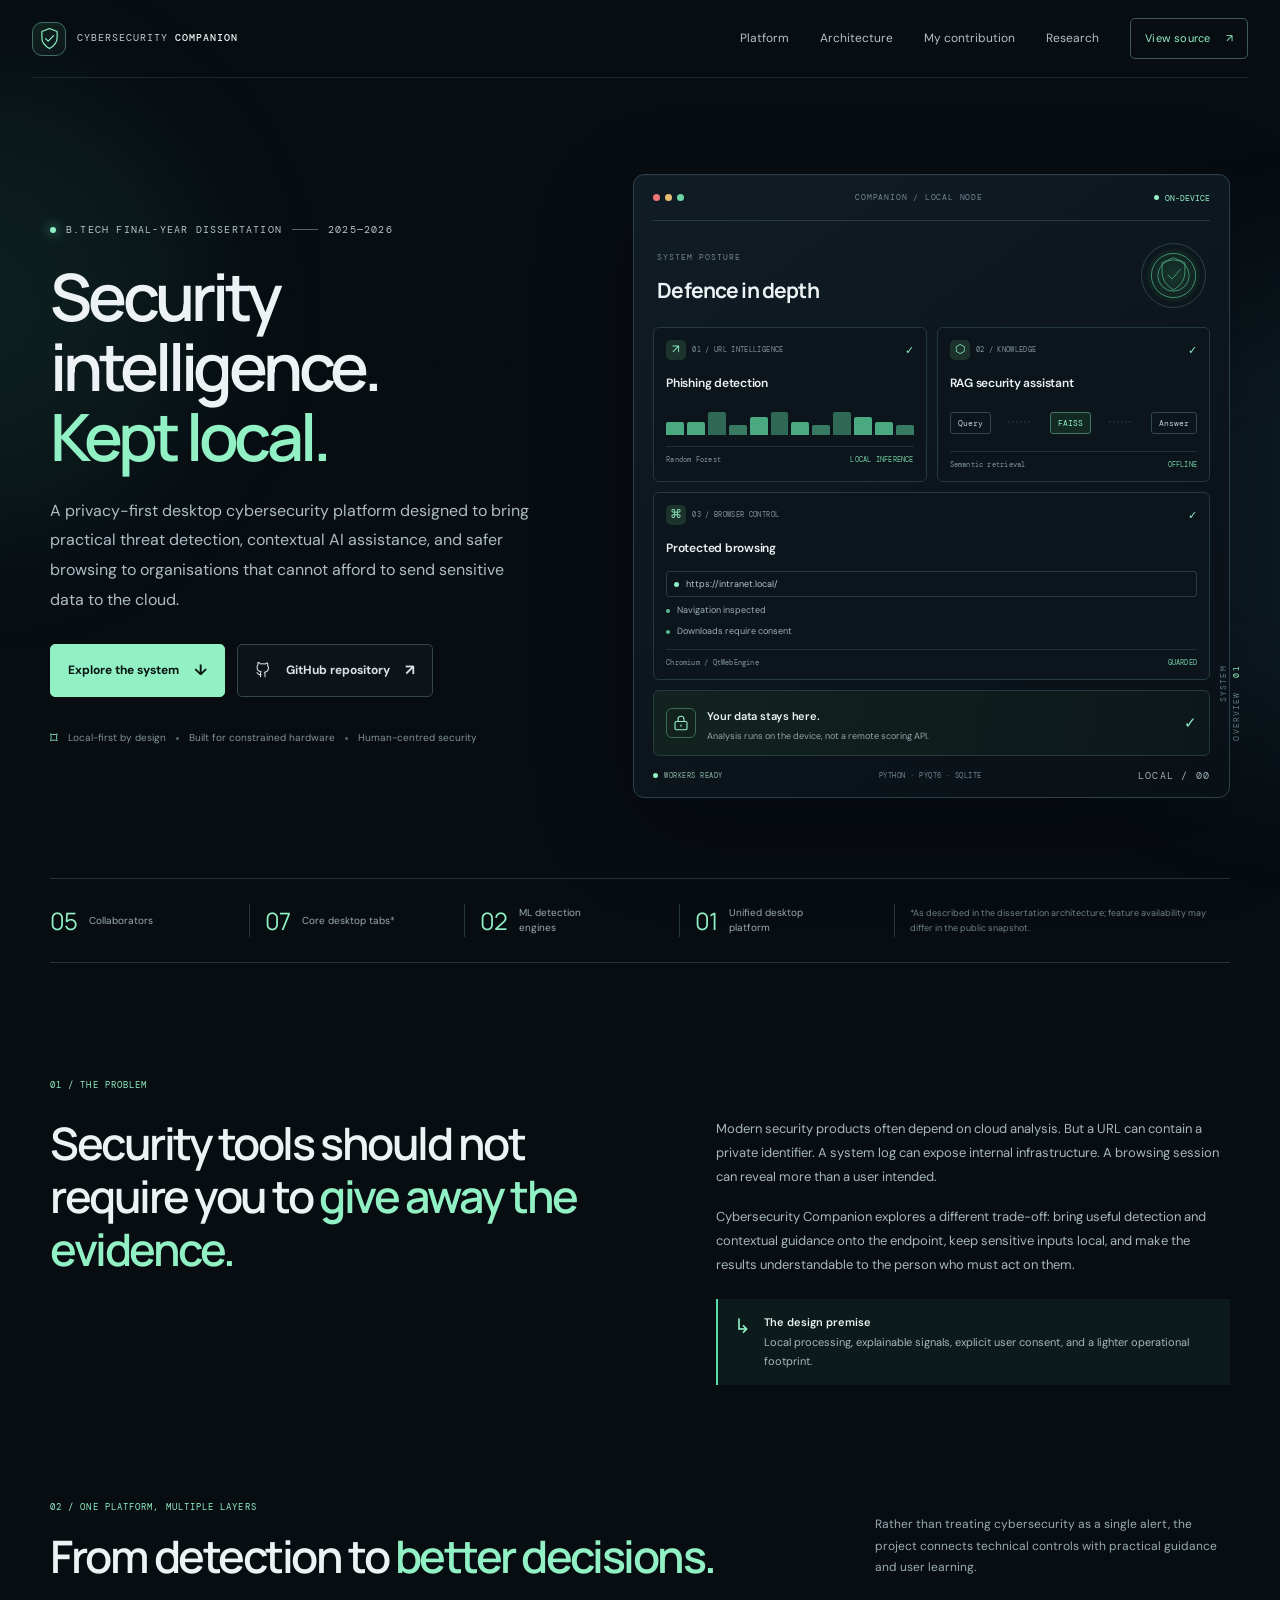
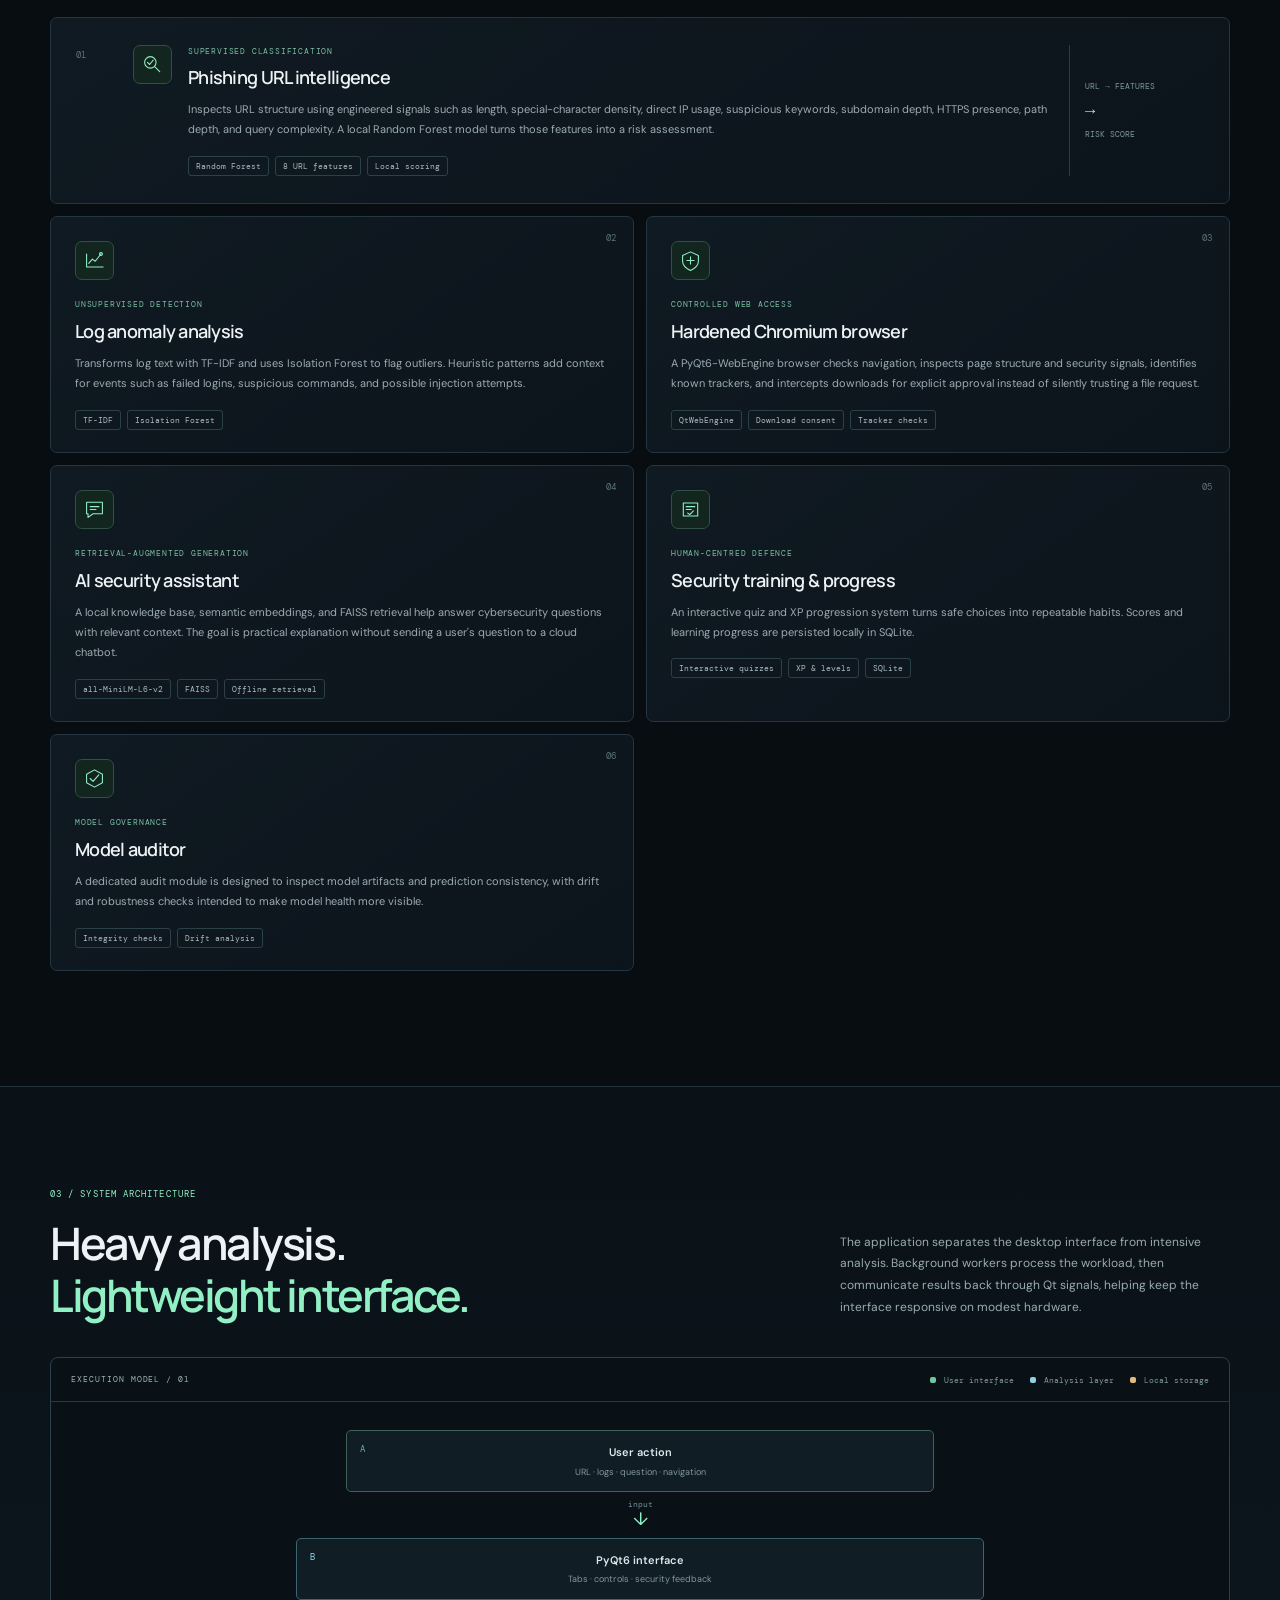
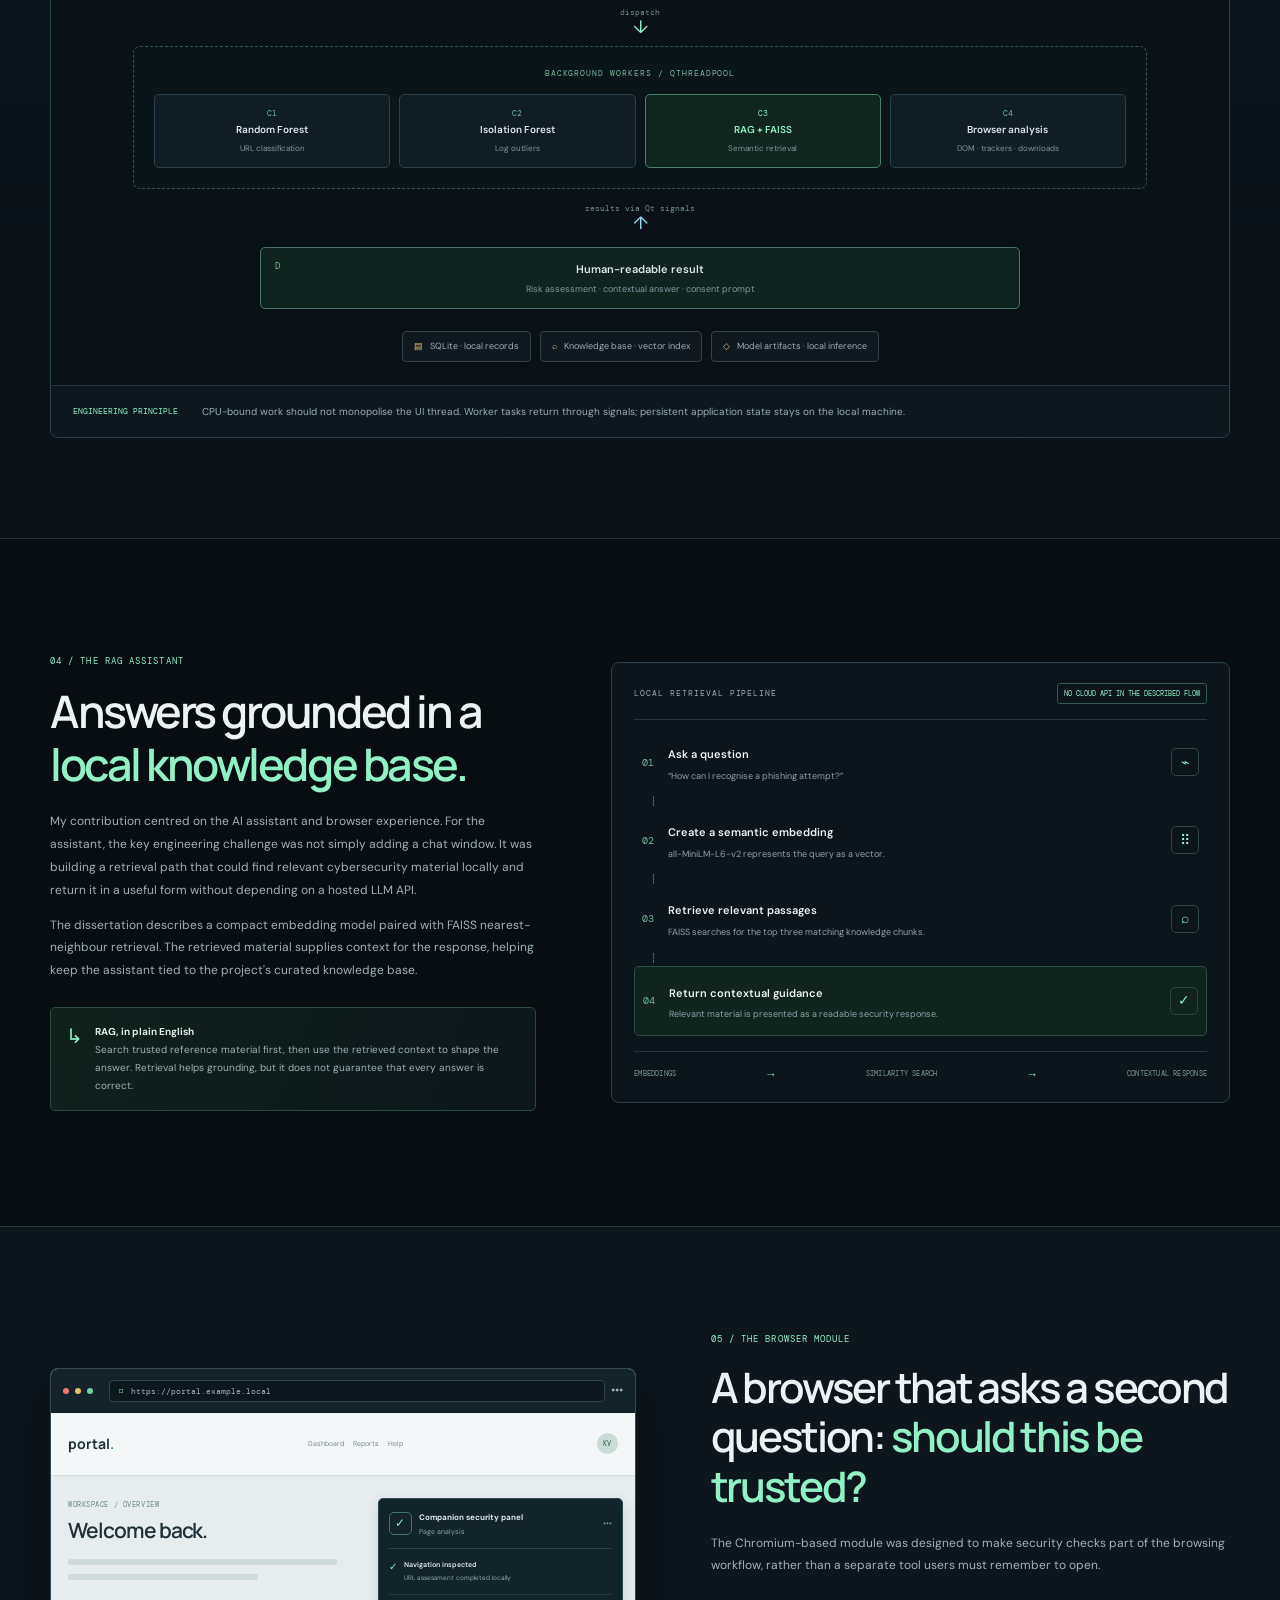
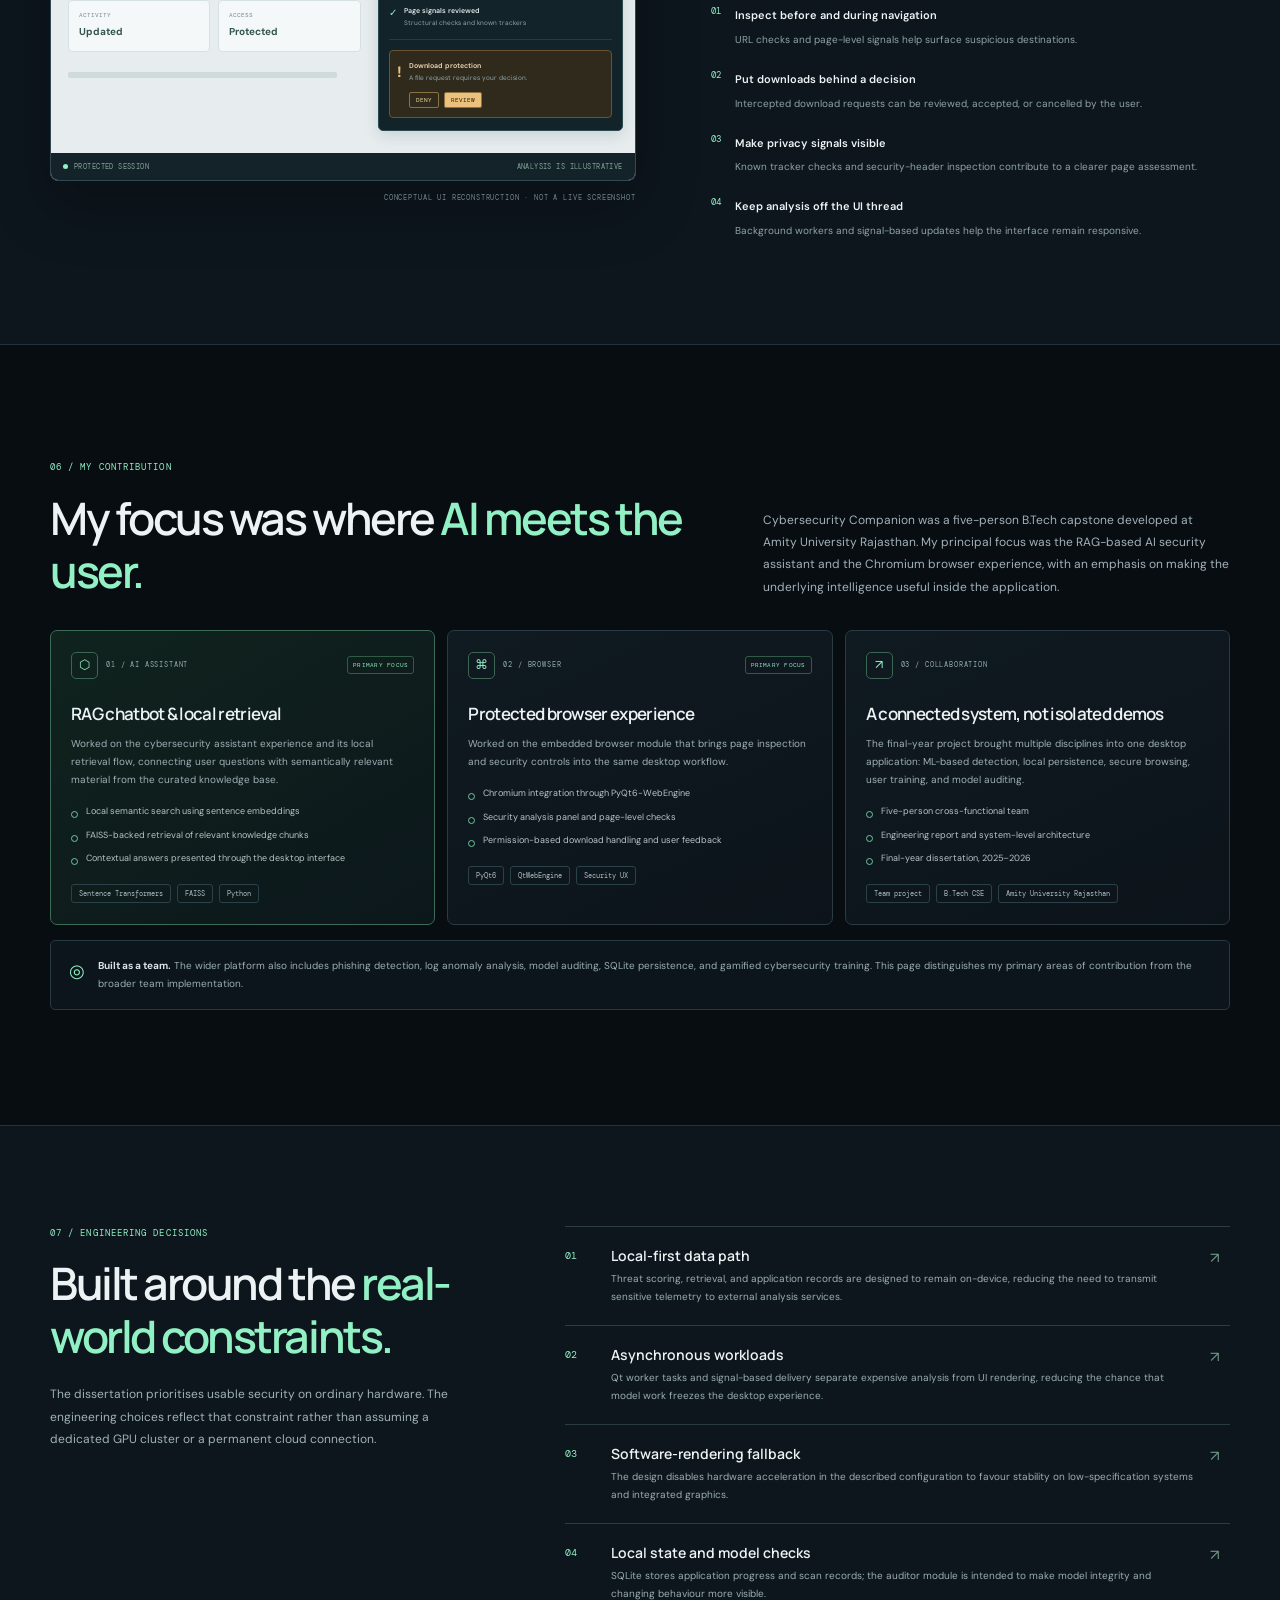
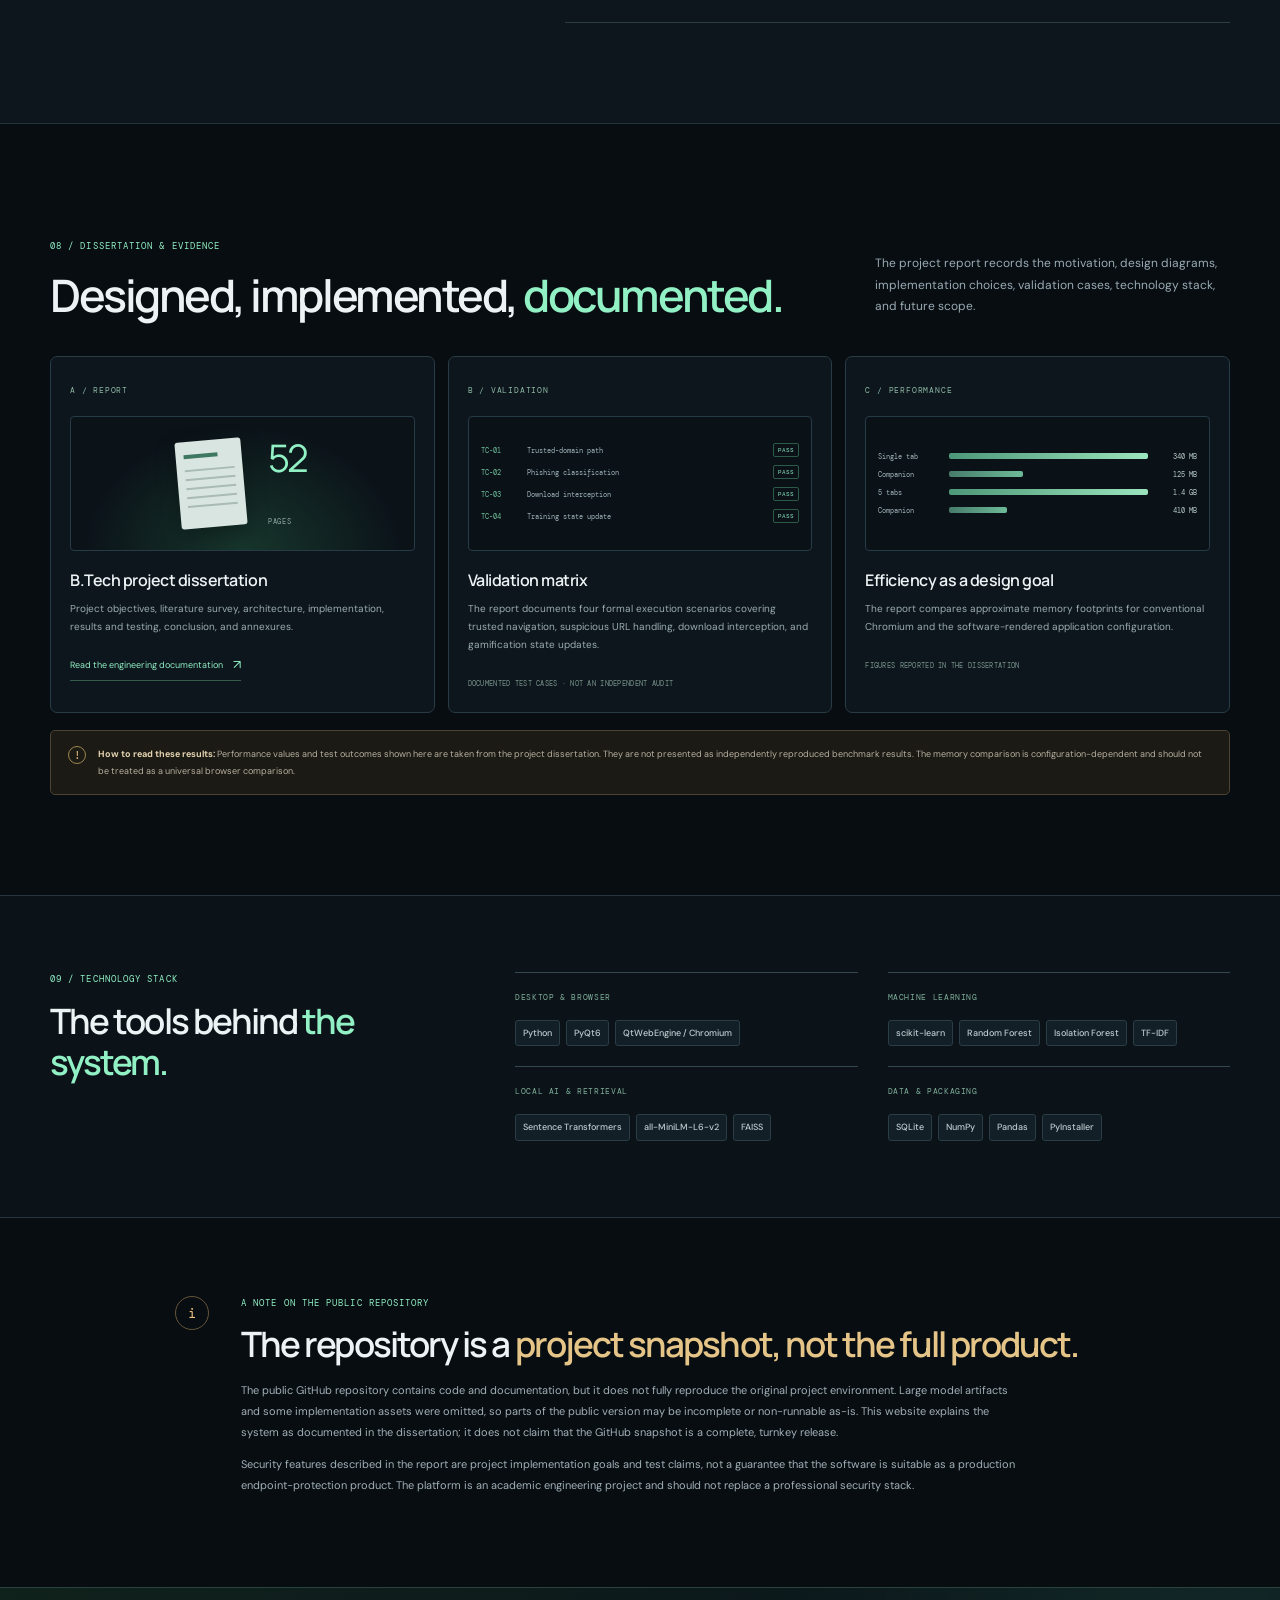
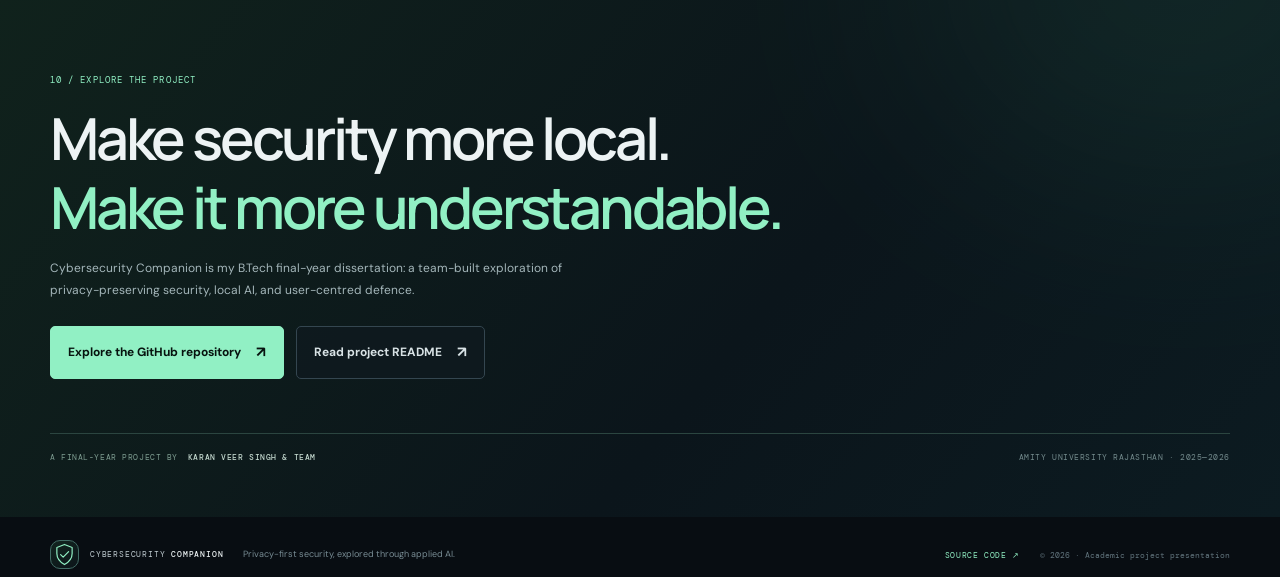
==== commit cb18711e: "Update RAG security assistant card and footer" ====
--- a/index.html
+++ b/index.html
@@ -29,7 +29,7 @@
       <a href="#architecture">Architecture</a>
       <a href="#my-role">My contribution</a>
       <a href="#research">Research</a>
-      <a class="nav-cta" href="https://github.com/karanveersingh05/cybersecurity-Companion-" target="_blank" rel="noreferrer">View source <span>↗</span></a>
+      <a class="nav-cta" href="https://github.com/karanveersingh05/cybersecurity-Companion-" target="_blank" rel="noreferrer">View source <span>↗︎</span></a>
     </nav>
   </header>
 
@@ -41,7 +41,7 @@
         <p class="hero-lede">A privacy-first desktop cybersecurity platform designed to bring practical threat detection, contextual AI assistance, and safer browsing to organisations that cannot afford to send sensitive data to the cloud.</p>
         <div class="hero-actions">
           <a class="button button-primary" href="#platform">Explore the system <span>↓</span></a>
-          <a class="button button-ghost" href="https://github.com/karanveersingh05/cybersecurity-Companion-" target="_blank" rel="noreferrer"><svg viewBox="0 0 24 24" aria-hidden="true"><path d="M9 19c-4.3 1.4-4.3-2.5-6-3m12 6v-3.9a3.4 3.4 0 0 0-.9-2.6c3-.3 6.1-1.5 6.1-6.7a5.2 5.2 0 0 0-1.4-3.6 4.8 4.8 0 0 0-.1-3.6s-1.2-.4-3.7 1.4a12.8 12.8 0 0 0-6.7 0C5.8.2 4.6.6 4.6.6a4.8 4.8 0 0 0-.1 3.6 5.2 5.2 0 0 0-1.4 3.6c0 5.2 3.1 6.4 6.1 6.7a3.4 3.4 0 0 0-.9 2.6V22"/></svg> GitHub repository <span>↗</span></a>
+          <a class="button button-ghost" href="https://github.com/karanveersingh05/cybersecurity-Companion-" target="_blank" rel="noreferrer"><svg viewBox="0 0 24 24" aria-hidden="true"><path d="M9 19c-4.3 1.4-4.3-2.5-6-3m12 6v-3.9a3.4 3.4 0 0 0-.9-2.6c3-.3 6.1-1.5 6.1-6.7a5.2 5.2 0 0 0-1.4-3.6 4.8 4.8 0 0 0-.1-3.6s-1.2-.4-3.7 1.4a12.8 12.8 0 0 0-6.7 0C5.8.2 4.6.6 4.6.6a4.8 4.8 0 0 0-.1 3.6 5.2 5.2 0 0 0-1.4 3.6c0 5.2 3.1 6.4 6.1 6.7a3.4 3.4 0 0 0-.9 2.6V22"/></svg> GitHub repository <span>↗︎</span></a>
         </div>
         <div class="hero-footnote"><span class="tiny-lock">⌑</span> Local-first by design <i></i> Built for constrained hardware <i></i> Human-centred security</div>
       </div>
@@ -49,8 +49,8 @@
         <div class="visual-topline"><span><b class="window-dot red"></b><b class="window-dot amber"></b><b class="window-dot green"></b></span><span class="mono">COMPANION / LOCAL NODE</span><span class="live-state"><b></b> ON-DEVICE</span></div>
         <div class="console-head"><div><span class="mono label-muted">SYSTEM POSTURE</span><h2>Defence in depth</h2></div><div class="shield-orbit"><svg viewBox="0 0 80 80" aria-hidden="true"><circle cx="40" cy="40" r="31"/><circle cx="40" cy="40" r="22"/><path d="M40 15 56 22v13c0 12-7 20-16 25-9-5-16-13-16-25V22l16-7Z"/><path d="m32 39 6 6 12-14"/></svg></div></div>
         <div class="console-grid">
-          <div class="console-card phishing"><div class="console-card-top"><span class="mini-icon">↗</span><span class="mono">01 / URL INTELLIGENCE</span><span class="card-check">✓</span></div><strong>Phishing detection</strong><div class="signal-line"><span></span><span></span><span></span><span></span><span></span><span></span><span></span><span></span><span></span><span></span><span></span><span></span></div><div class="card-foot"><span>Random Forest</span><span>LOCAL INFERENCE</span></div></div>
-          <div class="console-card rag"><div class="console-card-top"><span class="mini-icon">✳</span><span class="mono">02 / KNOWLEDGE</span><span class="card-check">✓</span></div><strong>RAG security assistant</strong><div class="rag-visual"><div class="rag-node">Query</div><div class="rag-connector">······</div><div class="rag-node accent">FAISS</div><div class="rag-connector">······</div><div class="rag-node">Answer</div></div><div class="card-foot"><span>Semantic retrieval</span><span>OFFLINE</span></div></div>
+          <div class="console-card phishing"><div class="console-card-top"><span class="mini-icon">↗︎</span><span class="mono">01 / URL INTELLIGENCE</span><span class="card-check">✓</span></div><strong>Phishing detection</strong><div class="signal-line"><span></span><span></span><span></span><span></span><span></span><span></span><span></span><span></span><span></span><span></span><span></span><span></span></div><div class="card-foot"><span>Random Forest</span><span>LOCAL INFERENCE</span></div></div>
+          <div class="console-card rag"><div class="console-card-top"><span class="mini-icon">⬡</span><span class="mono">02 / KNOWLEDGE</span><span class="card-check">✓</span></div><strong>RAG security assistant</strong><div class="rag-visual"><div class="rag-node">Query</div><div class="rag-connector">······</div><div class="rag-node accent">FAISS</div><div class="rag-connector">······</div><div class="rag-node">Answer</div></div><div class="card-foot"><span>Semantic retrieval</span><span>OFFLINE</span></div></div>
           <div class="console-card browser-card"><div class="console-card-top"><span class="mini-icon">⌘</span><span class="mono">03 / BROWSER CONTROL</span><span class="card-check">✓</span></div><strong>Protected browsing</strong><div class="browser-lines"><span class="browser-address"><b></b> https://intranet.local/</span><span class="browser-row"><b></b> Navigation inspected</span><span class="browser-row"><b></b> Downloads require consent</span></div><div class="card-foot"><span>Chromium / QtWebEngine</span><span>GUARDED</span></div></div>
           <div class="console-card privacy-card"><div class="privacy-lock"><svg viewBox="0 0 24 24" aria-hidden="true"><rect x="4" y="10" width="16" height="11" rx="2"/><path d="M8 10V7a4 4 0 0 1 8 0v3M12 14v3"/></svg></div><div><strong>Your data stays here.</strong><p>Analysis runs on the device, not a remote scoring API.</p></div><span class="privacy-check">✓</span></div>
         </div>
@@ -144,9 +144,9 @@
       <div class="section-kicker">06 / MY CONTRIBUTION</div>
       <div class="role-heading"><h2>My focus was where <span>AI meets the user.</span></h2><p>Cybersecurity Companion was a five-person B.Tech capstone developed at Amity University Rajasthan. My principal focus was the RAG-based AI security assistant and the Chromium browser experience, with an emphasis on making the underlying intelligence useful inside the application.</p></div>
       <div class="role-grid">
-        <article class="role-card role-primary"><div class="role-top"><span class="role-symbol">✳</span><span class="mono">01 / AI ASSISTANT</span><span class="role-marker">PRIMARY FOCUS</span></div><h3>RAG chatbot & local retrieval</h3><p>Worked on the cybersecurity assistant experience and its local retrieval flow, connecting user questions with semantically relevant material from the curated knowledge base.</p><ul><li>Local semantic search using sentence embeddings</li><li>FAISS-backed retrieval of relevant knowledge chunks</li><li>Contextual answers presented through the desktop interface</li></ul><div class="role-stack"><span>Sentence Transformers</span><span>FAISS</span><span>Python</span></div></article>
+        <article class="role-card role-primary"><div class="role-top"><span class="role-symbol">⬡</span><span class="mono">01 / AI ASSISTANT</span><span class="role-marker">PRIMARY FOCUS</span></div><h3>RAG chatbot & local retrieval</h3><p>Worked on the cybersecurity assistant experience and its local retrieval flow, connecting user questions with semantically relevant material from the curated knowledge base.</p><ul><li>Local semantic search using sentence embeddings</li><li>FAISS-backed retrieval of relevant knowledge chunks</li><li>Contextual answers presented through the desktop interface</li></ul><div class="role-stack"><span>Sentence Transformers</span><span>FAISS</span><span>Python</span></div></article>
         <article class="role-card"><div class="role-top"><span class="role-symbol">⌘</span><span class="mono">02 / BROWSER</span><span class="role-marker">PRIMARY FOCUS</span></div><h3>Protected browser experience</h3><p>Worked on the embedded browser module that brings page inspection and security controls into the same desktop workflow.</p><ul><li>Chromium integration through PyQt6-WebEngine</li><li>Security analysis panel and page-level checks</li><li>Permission-based download handling and user feedback</li></ul><div class="role-stack"><span>PyQt6</span><span>QtWebEngine</span><span>Security UX</span></div></article>
-        <article class="role-card"><div class="role-top"><span class="role-symbol">↗</span><span class="mono">03 / COLLABORATION</span></div><h3>A connected system, not isolated demos</h3><p>The final-year project brought multiple disciplines into one desktop application: ML-based detection, local persistence, secure browsing, user training, and model auditing.</p><ul><li>Five-person cross-functional team</li><li>Engineering report and system-level architecture</li><li>Final-year dissertation, 2025–2026</li></ul><div class="role-stack"><span>Team project</span><span>B.Tech CSE</span><span>Amity University Rajasthan</span></div></article>
+        <article class="role-card"><div class="role-top"><span class="role-symbol">↗︎</span><span class="mono">03 / COLLABORATION</span></div><h3>A connected system, not isolated demos</h3><p>The final-year project brought multiple disciplines into one desktop application: ML-based detection, local persistence, secure browsing, user training, and model auditing.</p><ul><li>Five-person cross-functional team</li><li>Engineering report and system-level architecture</li><li>Final-year dissertation, 2025–2026</li></ul><div class="role-stack"><span>Team project</span><span>B.Tech CSE</span><span>Amity University Rajasthan</span></div></article>
       </div>
       <div class="team-note"><span class="team-icon">◎</span><p><b>Built as a team.</b> The wider platform also includes phishing detection, log anomaly analysis, model auditing, SQLite persistence, and gamified cybersecurity training. This page distinguishes my primary areas of contribution from the broader team implementation.</p></div>
     </section>
@@ -155,10 +155,10 @@
       <div class="section-wrap engineering-grid">
         <div><div class="section-kicker">07 / ENGINEERING DECISIONS</div><h2>Built around the <span>real-world constraints.</span></h2><p class="engineering-intro">The dissertation prioritises usable security on ordinary hardware. The engineering choices reflect that constraint rather than assuming a dedicated GPU cluster or a permanent cloud connection.</p></div>
         <div class="engineering-list">
-          <article><span class="engineering-num">01</span><div><h3>Local-first data path</h3><p>Threat scoring, retrieval, and application records are designed to remain on-device, reducing the need to transmit sensitive telemetry to external analysis services.</p></div><span class="engineering-mark">↗</span></article>
-          <article><span class="engineering-num">02</span><div><h3>Asynchronous workloads</h3><p>Qt worker tasks and signal-based delivery separate expensive analysis from UI rendering, reducing the chance that model work freezes the desktop experience.</p></div><span class="engineering-mark">↗</span></article>
-          <article><span class="engineering-num">03</span><div><h3>Software-rendering fallback</h3><p>The design disables hardware acceleration in the described configuration to favour stability on low-specification systems and integrated graphics.</p></div><span class="engineering-mark">↗</span></article>
-          <article><span class="engineering-num">04</span><div><h3>Local state and model checks</h3><p>SQLite stores application progress and scan records; the auditor module is intended to make model integrity and changing behaviour more visible.</p></div><span class="engineering-mark">↗</span></article>
+          <article><span class="engineering-num">01</span><div><h3>Local-first data path</h3><p>Threat scoring, retrieval, and application records are designed to remain on-device, reducing the need to transmit sensitive telemetry to external analysis services.</p></div><span class="engineering-mark">↗︎</span></article>
+          <article><span class="engineering-num">02</span><div><h3>Asynchronous workloads</h3><p>Qt worker tasks and signal-based delivery separate expensive analysis from UI rendering, reducing the chance that model work freezes the desktop experience.</p></div><span class="engineering-mark">↗︎</span></article>
+          <article><span class="engineering-num">03</span><div><h3>Software-rendering fallback</h3><p>The design disables hardware acceleration in the described configuration to favour stability on low-specification systems and integrated graphics.</p></div><span class="engineering-mark">↗︎</span></article>
+          <article><span class="engineering-num">04</span><div><h3>Local state and model checks</h3><p>SQLite stores application progress and scan records; the auditor module is intended to make model integrity and changing behaviour more visible.</p></div><span class="engineering-mark">↗︎</span></article>
         </div>
       </div>
     </section>
@@ -166,7 +166,7 @@
     <section class="research-section section-wrap" id="research">
       <div class="section-heading"><div><div class="section-kicker">08 / DISSERTATION & EVIDENCE</div><h2>Designed, implemented, <span>documented.</span></h2></div><p>The project report records the motivation, design diagrams, implementation choices, validation cases, technology stack, and future scope.</p></div>
       <div class="research-grid">
-        <article class="research-card"><span class="research-card-number">A / REPORT</span><div class="research-graphic report-graphic"><div class="paper-lines"><b></b><i></i><i></i><i></i><i></i><i></i></div><span>52<br><small>PAGES</small></span></div><h3>B.Tech project dissertation</h3><p>Project objectives, literature survey, architecture, implementation, results and testing, conclusion, and annexures.</p><a href="https://github.com/karanveersingh05/cybersecurity-Companion-/blob/main/PROJECT_EXPLAINED.md" target="_blank" rel="noreferrer">Read the engineering documentation <span>↗</span></a></article>
+        <article class="research-card"><span class="research-card-number">A / REPORT</span><div class="research-graphic report-graphic"><div class="paper-lines"><b></b><i></i><i></i><i></i><i></i><i></i></div><span>52<br><small>PAGES</small></span></div><h3>B.Tech project dissertation</h3><p>Project objectives, literature survey, architecture, implementation, results and testing, conclusion, and annexures.</p><a href="https://github.com/karanveersingh05/cybersecurity-Companion-/blob/main/PROJECT_EXPLAINED.md" target="_blank" rel="noreferrer">Read the engineering documentation <span>↗︎</span></a></article>
         <article class="research-card"><span class="research-card-number">B / VALIDATION</span><div class="research-graphic validation-graphic"><div class="validation-row"><b>TC-01</b><span>Trusted-domain path</span><i>PASS</i></div><div class="validation-row"><b>TC-02</b><span>Phishing classification</span><i>PASS</i></div><div class="validation-row"><b>TC-03</b><span>Download interception</span><i>PASS</i></div><div class="validation-row"><b>TC-04</b><span>Training state update</span><i>PASS</i></div></div><h3>Validation matrix</h3><p>The report documents four formal execution scenarios covering trusted navigation, suspicious URL handling, download interception, and gamification state updates.</p><span class="research-meta">DOCUMENTED TEST CASES · NOT AN INDEPENDENT AUDIT</span></article>
         <article class="research-card"><span class="research-card-number">C / PERFORMANCE</span><div class="research-graphic performance-graphic"><div class="performance-bars"><div><span>Single tab</span><i style="--bar:100%"></i><b>340 MB</b></div><div><span>Companion</span><i style="--bar:37%"></i><b>125 MB</b></div><div><span>5 tabs</span><i style="--bar:100%"></i><b>1.4 GB</b></div><div><span>Companion</span><i style="--bar:29%"></i><b>410 MB</b></div></div></div><h3>Efficiency as a design goal</h3><p>The report compares approximate memory footprints for conventional Chromium and the software-rendered application configuration.</p><span class="research-meta">FIGURES REPORTED IN THE DISSERTATION</span></article>
       </div>
@@ -182,11 +182,11 @@
     </section>
 
     <section class="closing-section">
-      <div class="closing-glow"></div><div class="section-wrap closing-content"><div class="section-kicker">10 / EXPLORE THE PROJECT</div><h2>Make security more local.<br><span>Make it more understandable.</span></h2><p>Cybersecurity Companion is my B.Tech final-year dissertation: a team-built exploration of privacy-preserving security, local AI, and user-centred defence.</p><div class="closing-actions"><a class="button button-primary" href="https://github.com/karanveersingh05/cybersecurity-Companion-" target="_blank" rel="noreferrer">Explore the GitHub repository <span>↗</span></a><a class="button button-ghost" href="https://github.com/karanveersingh05/cybersecurity-Companion-/blob/main/README.md" target="_blank" rel="noreferrer">Read project README <span>↗</span></a></div><div class="closing-credit">A FINAL-YEAR PROJECT BY <b>KARAN VEER SINGH & TEAM</b><span>AMITY UNIVERSITY RAJASTHAN · 2025—2026</span></div></div>
+      <div class="closing-glow"></div><div class="section-wrap closing-content"><div class="section-kicker">10 / EXPLORE THE PROJECT</div><h2>Make security more local.<br><span>Make it more understandable.</span></h2><p>Cybersecurity Companion is my B.Tech final-year dissertation: a team-built exploration of privacy-preserving security, local AI, and user-centred defence.</p><div class="closing-actions"><a class="button button-primary" href="https://github.com/karanveersingh05/cybersecurity-Companion-" target="_blank" rel="noreferrer">Explore the GitHub repository <span>↗︎</span></a><a class="button button-ghost" href="https://github.com/karanveersingh05/cybersecurity-Companion-/blob/main/README.md" target="_blank" rel="noreferrer">Read project README <span>↗︎</span></a></div><div class="closing-credit">A FINAL-YEAR PROJECT BY <b>KARAN VEER SINGH & TEAM</b><span>AMITY UNIVERSITY RAJASTHAN · 2025—2026</span></div></div>
     </section>
   </main>
 
-  <footer class="footer section-wrap"><a class="brand footer-brand" href="#top"><span class="brand-mark"><svg viewBox="0 0 36 36" aria-hidden="true"><path d="M18 3.5 29 8v8.5c0 7.2-4.7 12.4-11 16-6.3-3.6-11-8.8-11-16V8l11-4.5Z"/><path d="m12.4 18.1 3.7 3.7 7.8-7"/></svg></span><span class="brand-name">CYBERSECURITY <b>COMPANION</b></span></a><p>Privacy-first security, explored through applied AI.</p><a class="footer-github" href="https://github.com/karanveersingh05/cybersecurity-Companion-" target="_blank" rel="noreferrer">SOURCE CODE ↗</a><span class="footer-copy">© 2026 · Academic project presentation</span></footer>
+  <footer class="footer section-wrap"><a class="brand footer-brand" href="#top"><span class="brand-mark"><svg viewBox="0 0 36 36" aria-hidden="true"><path d="M18 3.5 29 8v8.5c0 7.2-4.7 12.4-11 16-6.3-3.6-11-8.8-11-16V8l11-4.5Z"/><path d="m12.4 18.1 3.7 3.7 7.8-8"/></svg></span><span class="brand-name">CYBERSECURITY <b>COMPANION</b></span></a><p>Privacy-first security, explored through applied AI.</p><a class="footer-github" href="https://github.com/karanveersingh05/cybersecurity-Companion-" target="_blank" rel="noreferrer">SOURCE CODE ↗︎</a><span class="footer-copy">© 2026 · Academic project presentation</span></footer>
   <script src="script.js"></script>
 </body>
-</html>+</html>
--- a/styles.css
+++ b/styles.css
@@ -1,13 +1,15 @@
 /* Cybersecurity Companion — editorial security interface */
 :root{--bg:#080d12;--bg-soft:#0c131a;--panel:#101a22;--panel-2:#13212a;--line:#24333e;--line-bright:#314653;--text:#edf3f4;--muted:#9eafb8;--dim:#71838d;--mint:#91f0c4;--mint-strong:#5adba7;--cyan:#91d8e7;--amber:#edc17c;--red:#f28d8d;--font:"DM Sans",sans-serif;--display:"Manrope",sans-serif;--mono:"DM Mono",monospace;--wrap:1180px}
 *{box-sizing:border-box}
-html{scroll-behavior:smooth;scroll-padding-top:92px;overflow-x:clip}
-body{margin:0;background:var(--bg);color:var(--text);font-family:var(--font);font-size:15px;line-height:1.65;overflow-x:clip;max-width:100%;-webkit-font-smoothing:antialiased}
+html{scroll-behavior:smooth;scroll-padding-top:92px;overflow-x:hidden;width:100%;max-width:100%}
+body{margin:0;width:100%;max-width:100%;background:var(--bg);color:var(--text);font-family:var(--font);font-size:15px;line-height:1.65;overflow-x:hidden;-webkit-font-smoothing:antialiased}
 body::before{content:"";position:fixed;inset:0;pointer-events:none;z-index:-2;opacity:.2;background-image:linear-gradient(rgba(145,216,231,.045) 1px,transparent 1px),linear-gradient(90deg,rgba(145,216,231,.045) 1px,transparent 1px);background-size:72px 72px;mask-image:linear-gradient(to bottom,black,transparent 72%)}
 a{color:inherit;text-decoration:none}
 button{font:inherit}
 svg{display:block;max-width:100%}
-.ambient{position:absolute;z-index:-1;pointer-events:none;border-radius:50%;filter:blur(80px);opacity:.12}
+img,video,canvas,iframe{max-width:100%}
+main,section,header,footer{min-width:0;max-width:100%}
+.ambient{position:fixed;z-index:-1;pointer-events:none;border-radius:50%;filter:blur(80px);opacity:.12;max-width:100vw}
 .ambient-one{width:430px;height:430px;top:90px;left:-240px;background:#2f9d81}
 .ambient-two{width:480px;height:480px;top:280px;right:-260px;background:#2d7790}
 .section-wrap{width:min(var(--wrap),calc(100% - 64px));margin-inline:auto}
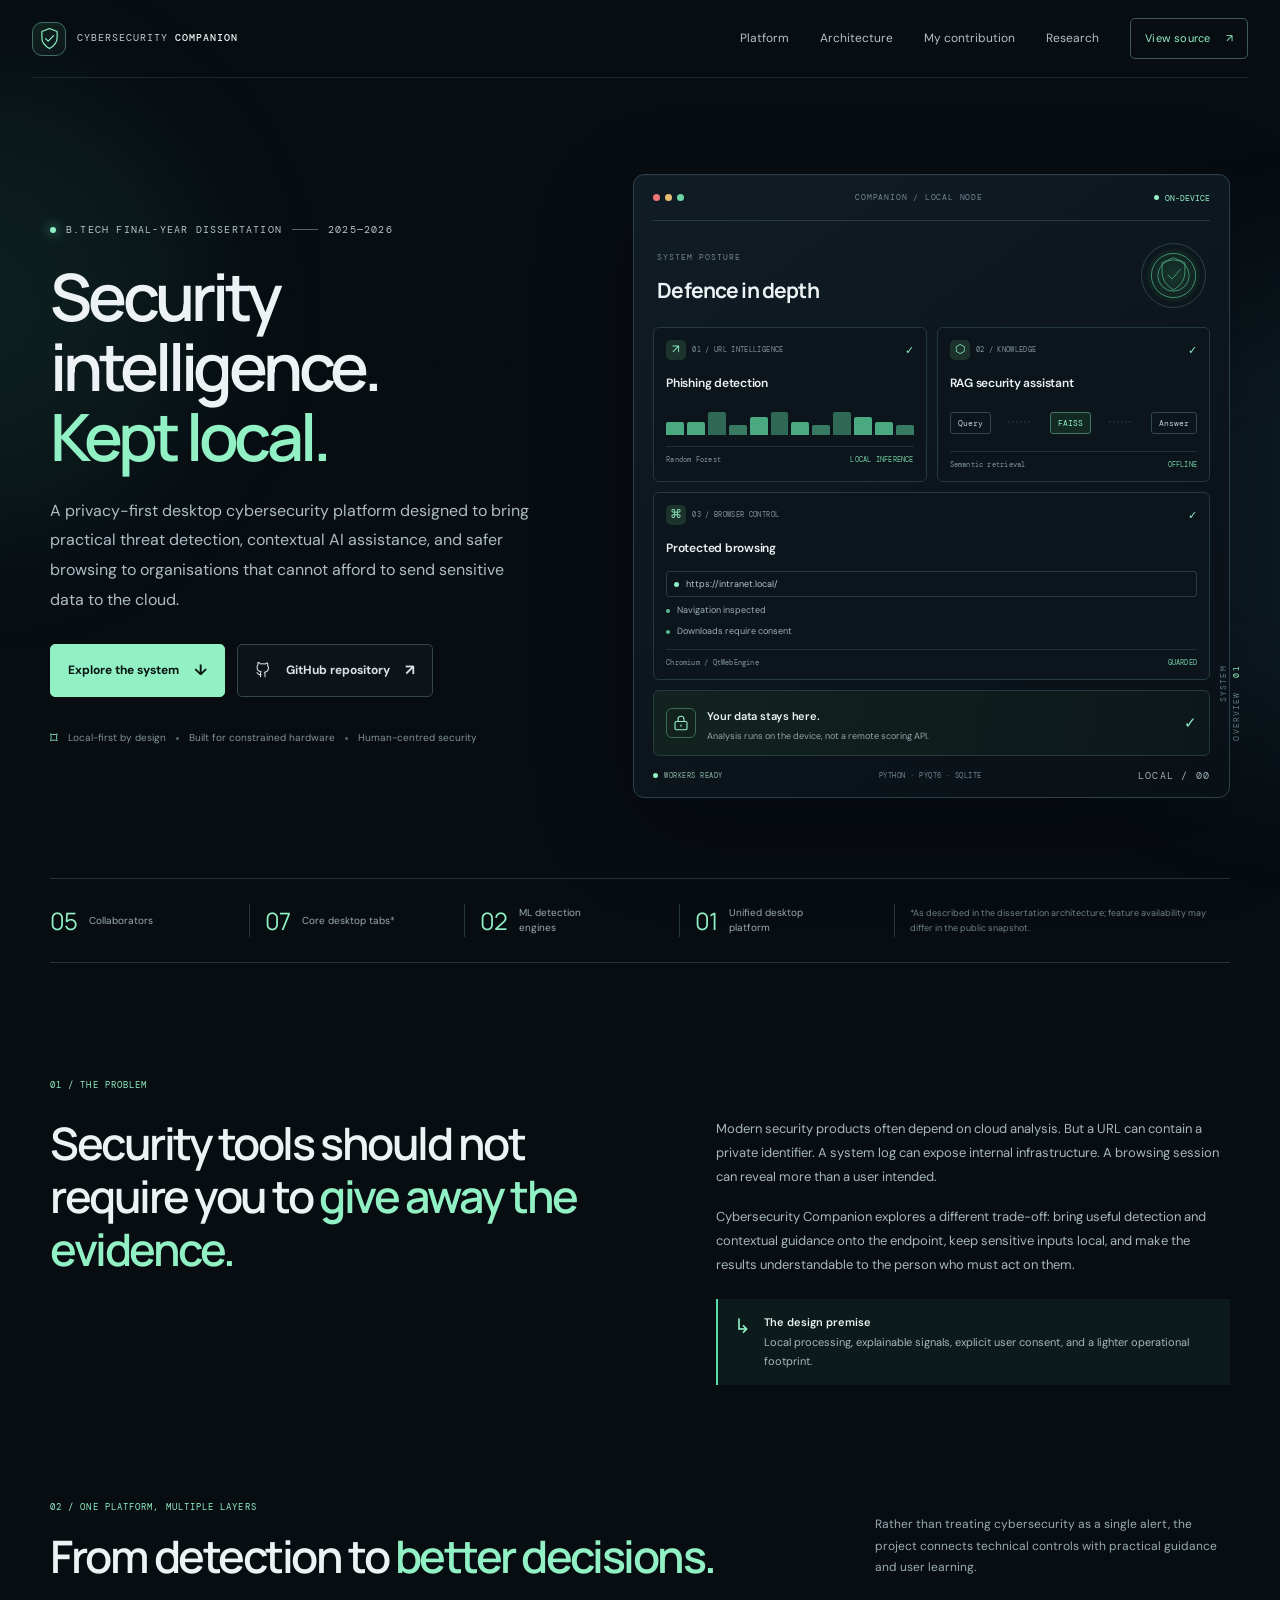
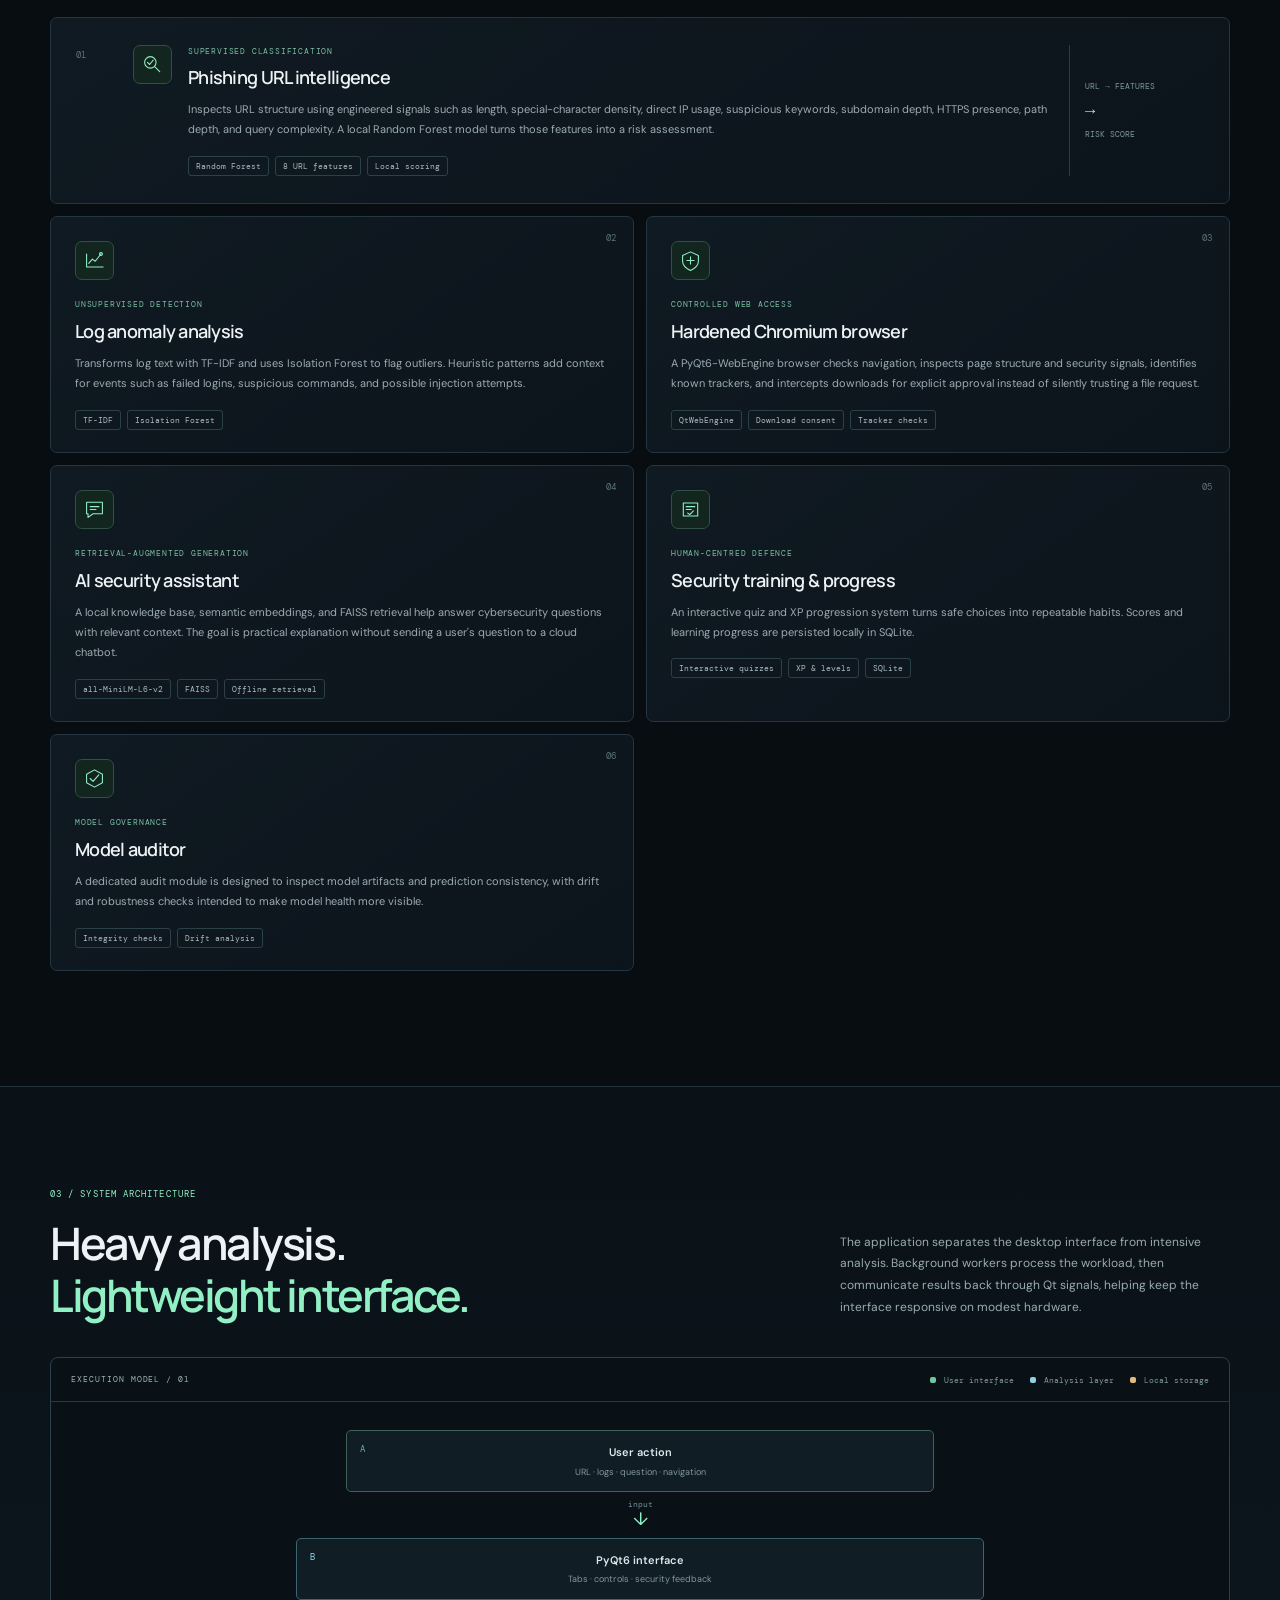
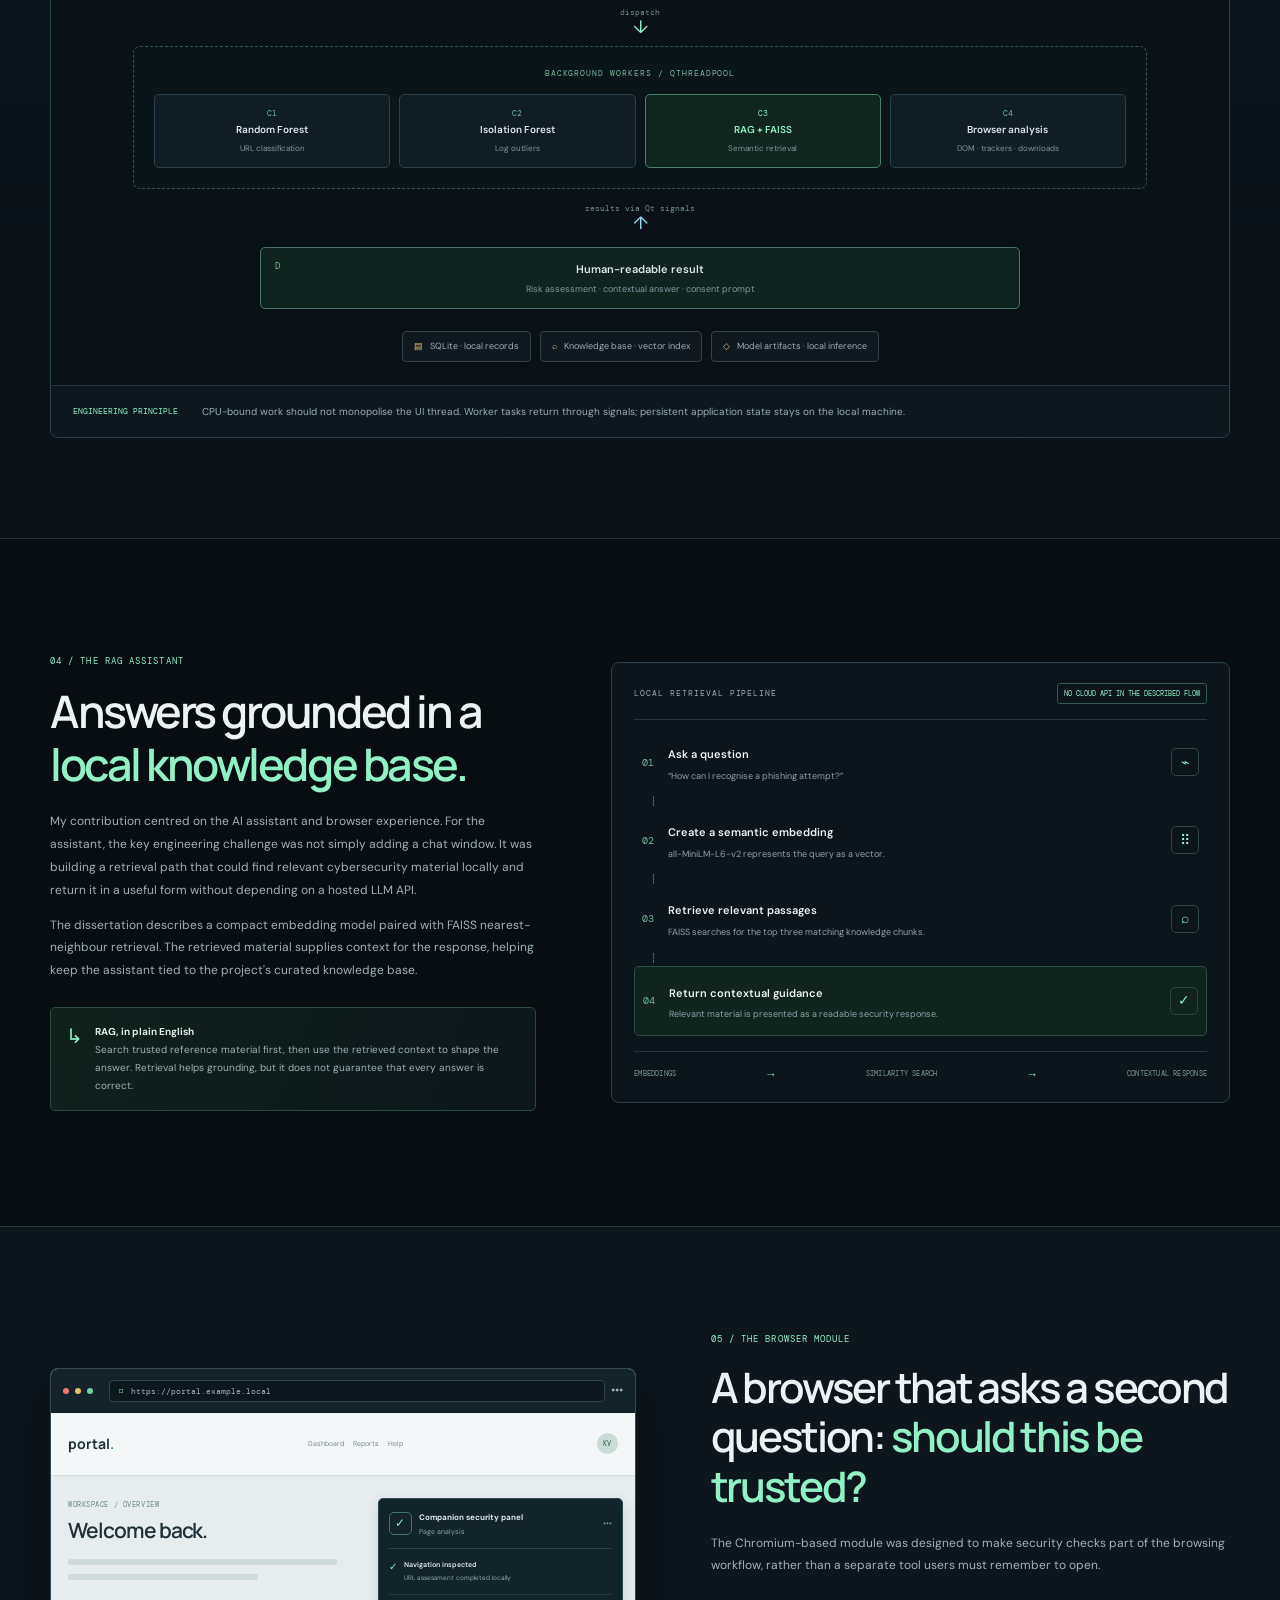
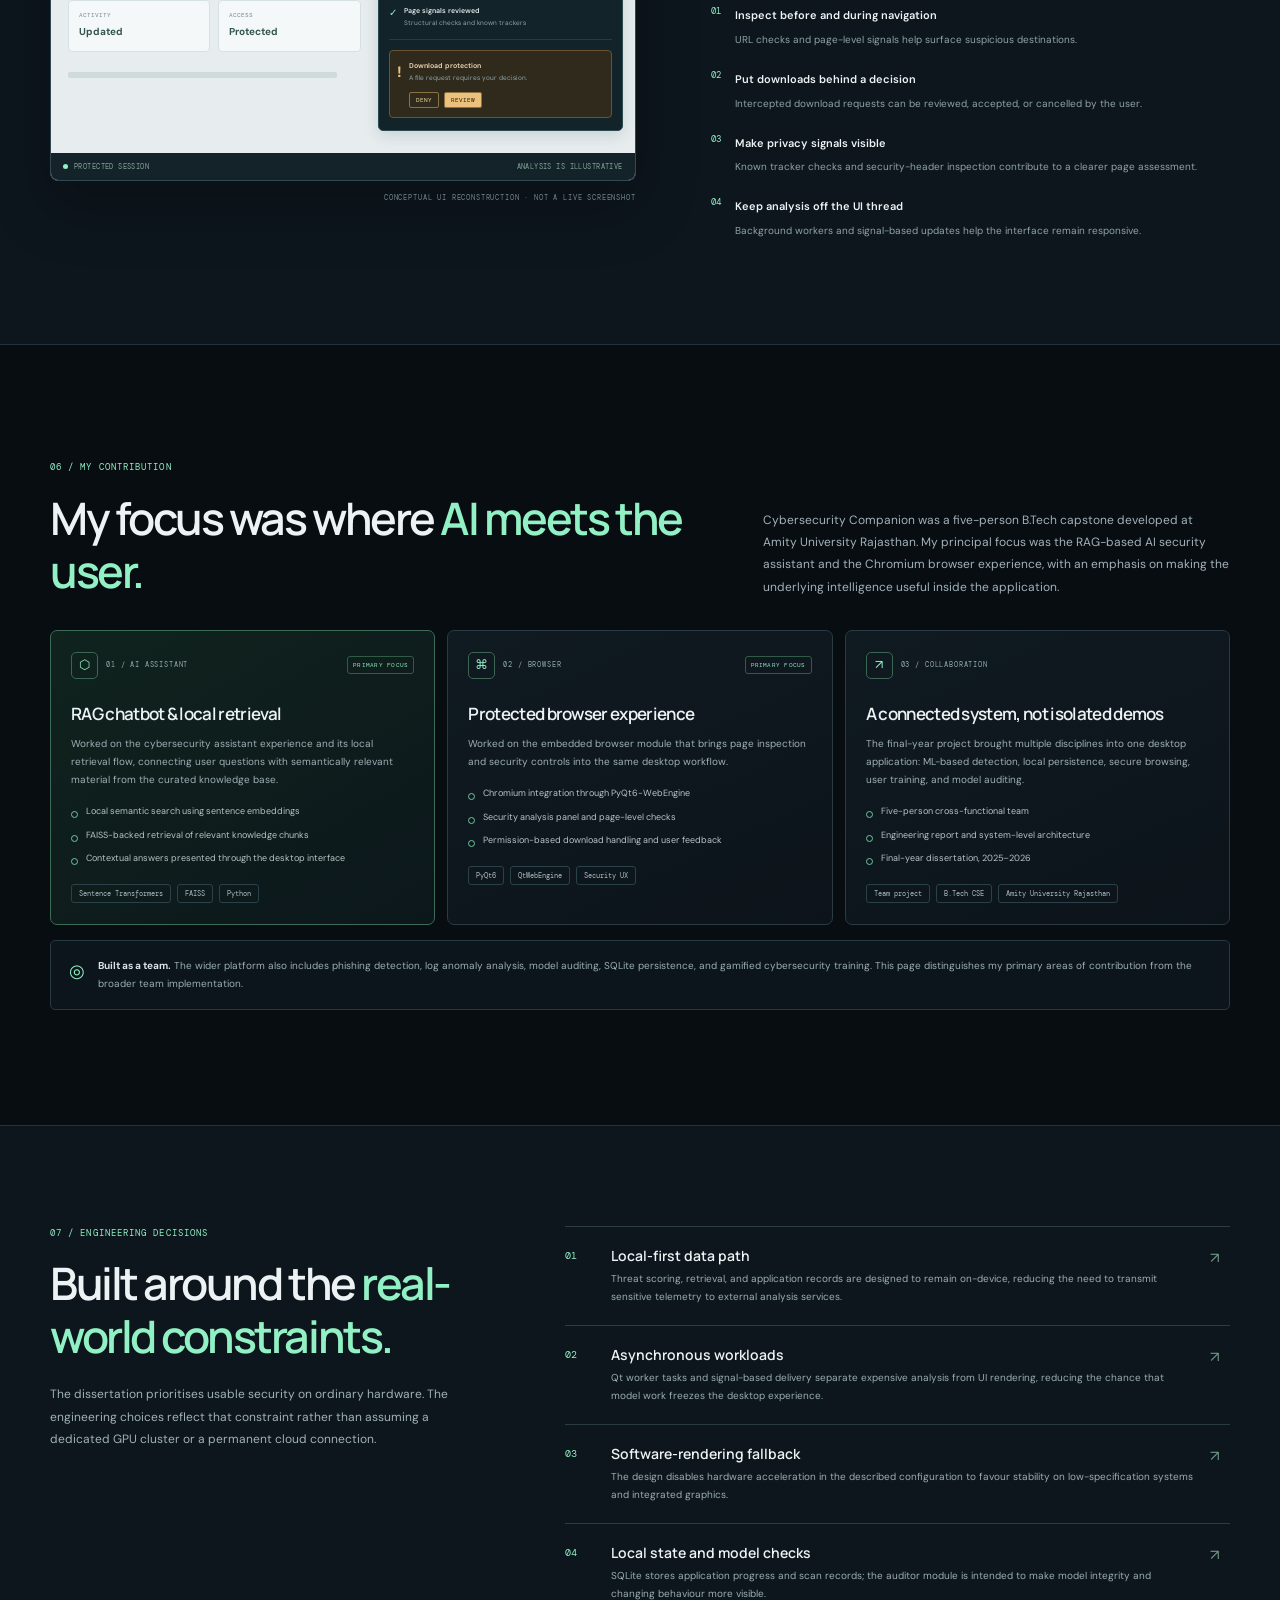
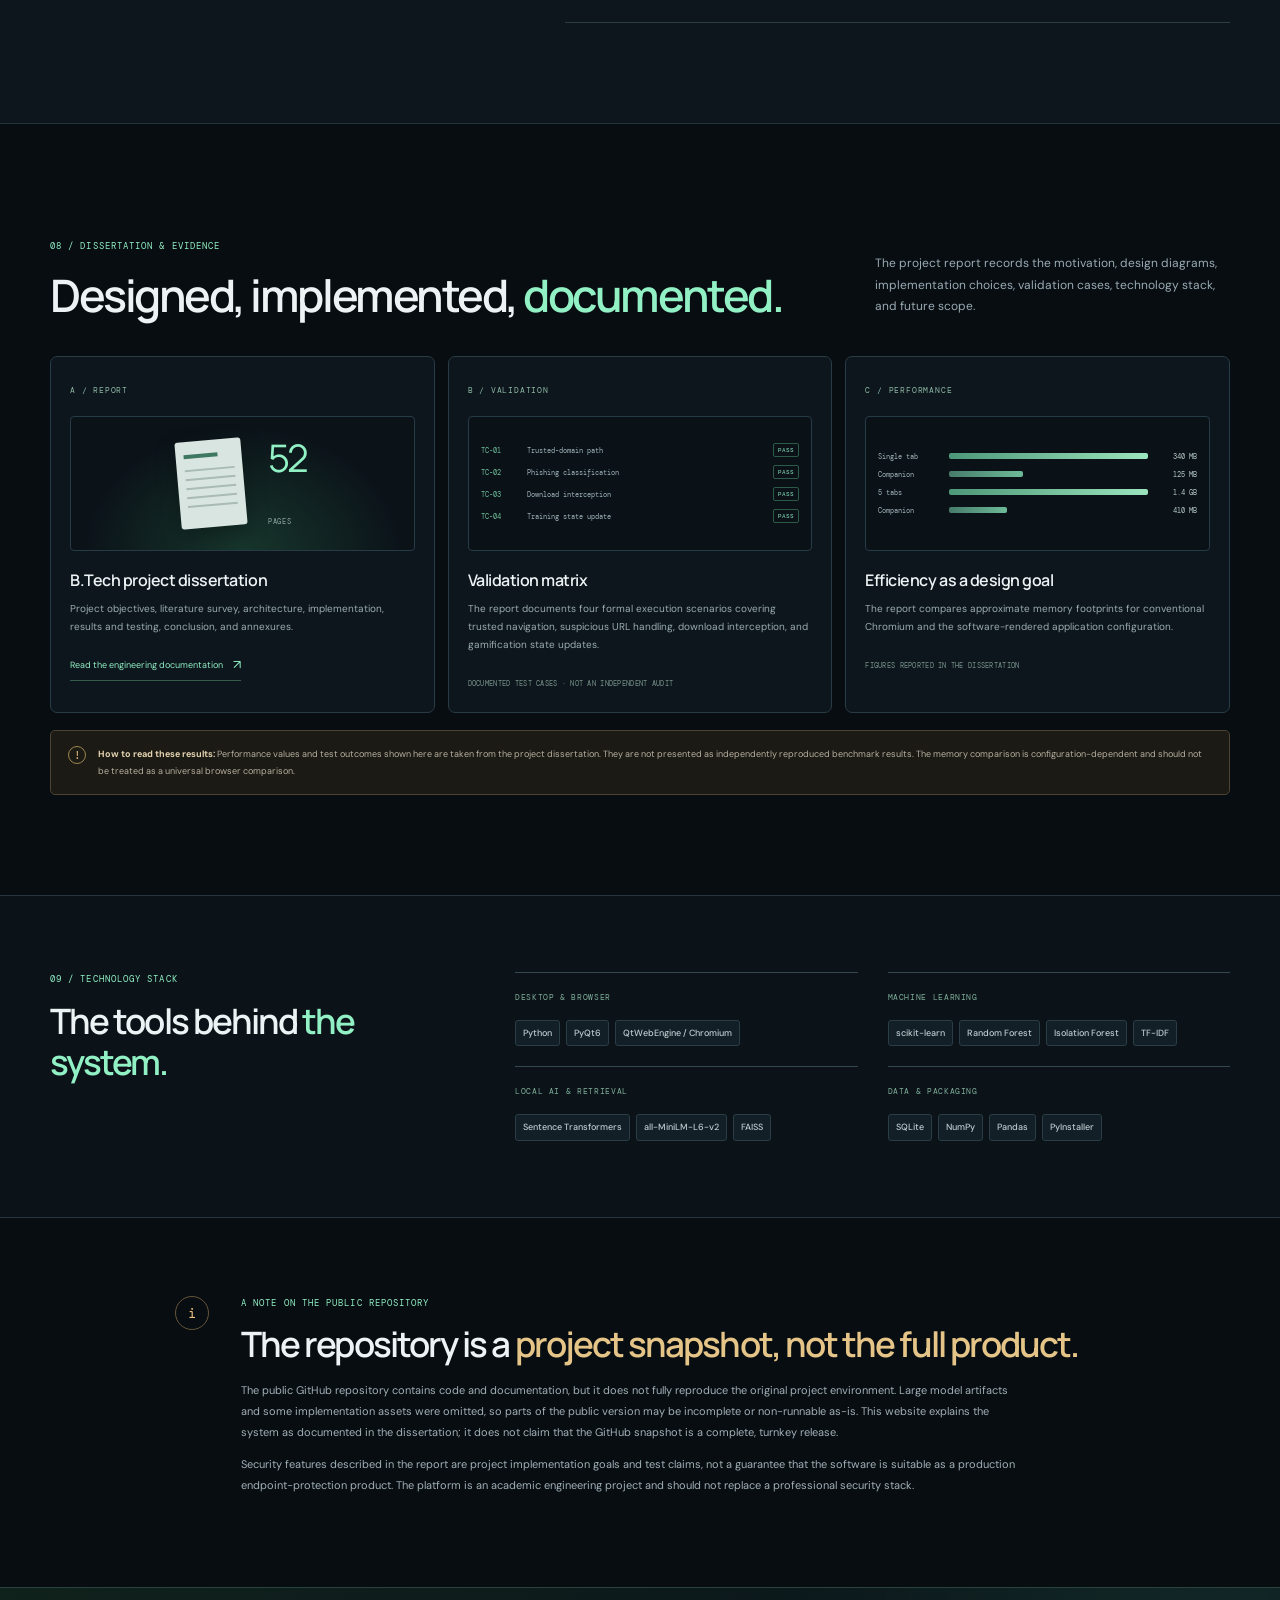
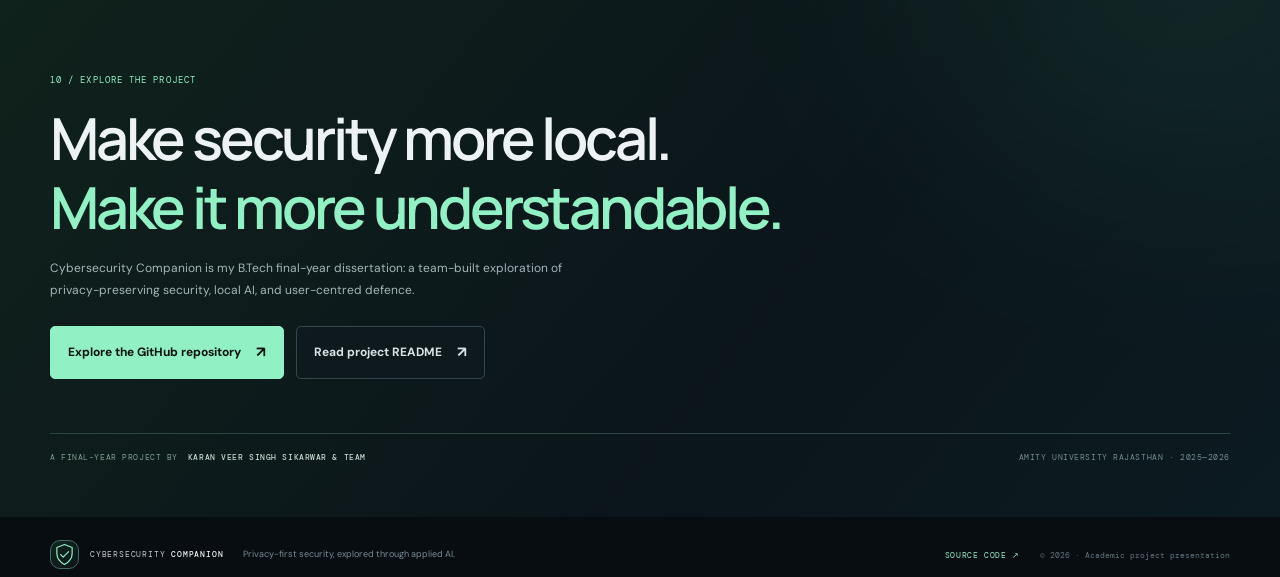
==== commit 1b844bf4: "Update index.html" ====
--- a/index.html
+++ b/index.html
@@ -182,7 +182,7 @@
     </section>
 
     <section class="closing-section">
-      <div class="closing-glow"></div><div class="section-wrap closing-content"><div class="section-kicker">10 / EXPLORE THE PROJECT</div><h2>Make security more local.<br><span>Make it more understandable.</span></h2><p>Cybersecurity Companion is my B.Tech final-year dissertation: a team-built exploration of privacy-preserving security, local AI, and user-centred defence.</p><div class="closing-actions"><a class="button button-primary" href="https://github.com/karanveersingh05/cybersecurity-Companion-" target="_blank" rel="noreferrer">Explore the GitHub repository <span>↗︎</span></a><a class="button button-ghost" href="https://github.com/karanveersingh05/cybersecurity-Companion-/blob/main/README.md" target="_blank" rel="noreferrer">Read project README <span>↗︎</span></a></div><div class="closing-credit">A FINAL-YEAR PROJECT BY <b>KARAN VEER SINGH & TEAM</b><span>AMITY UNIVERSITY RAJASTHAN · 2025—2026</span></div></div>
+      <div class="closing-glow"></div><div class="section-wrap closing-content"><div class="section-kicker">10 / EXPLORE THE PROJECT</div><h2>Make security more local.<br><span>Make it more understandable.</span></h2><p>Cybersecurity Companion is my B.Tech final-year dissertation: a team-built exploration of privacy-preserving security, local AI, and user-centred defence.</p><div class="closing-actions"><a class="button button-primary" href="https://github.com/karanveersingh05/cybersecurity-Companion-" target="_blank" rel="noreferrer">Explore the GitHub repository <span>↗︎</span></a><a class="button button-ghost" href="https://github.com/karanveersingh05/cybersecurity-Companion-/blob/main/README.md" target="_blank" rel="noreferrer">Read project README <span>↗︎</span></a></div><div class="closing-credit">A FINAL-YEAR PROJECT BY <b>KARAN VEER SINGH SIKARWAR & TEAM</b><span>AMITY UNIVERSITY RAJASTHAN · 2025—2026</span></div></div>
     </section>
   </main>
 
